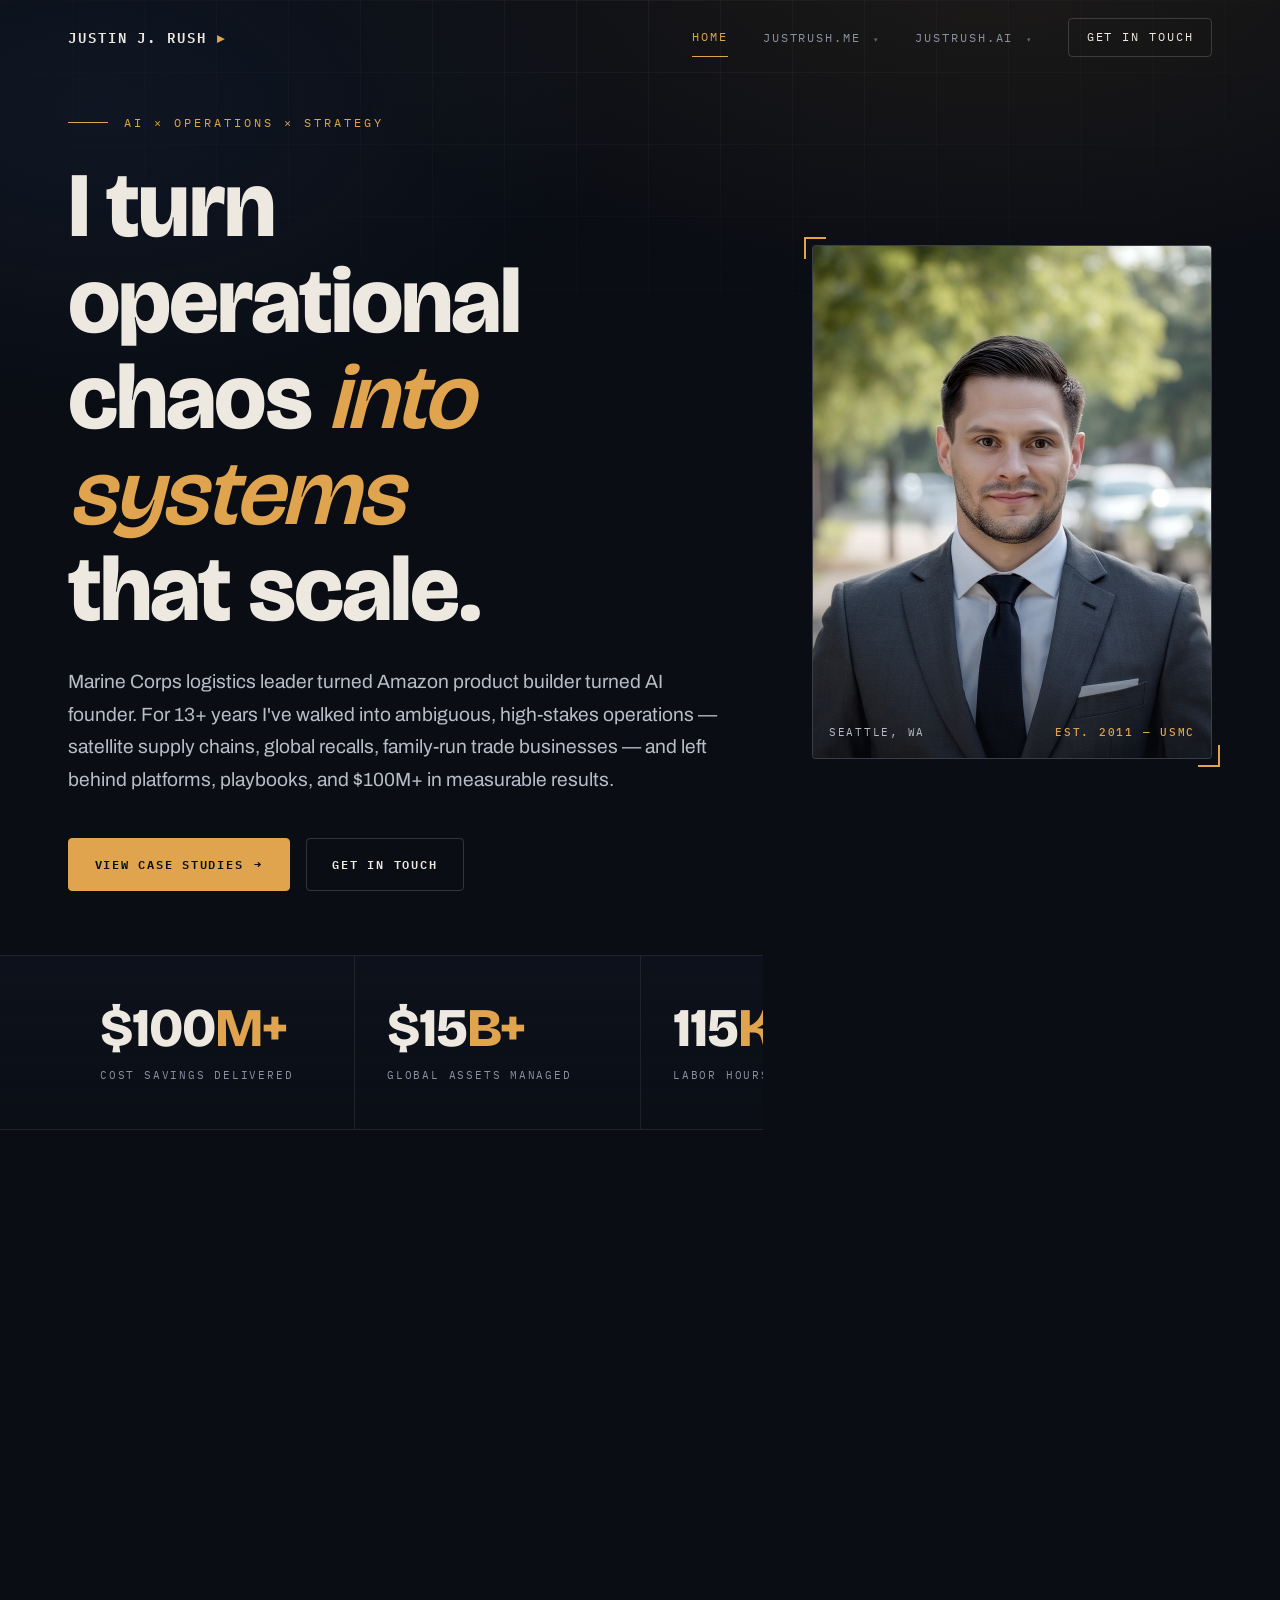
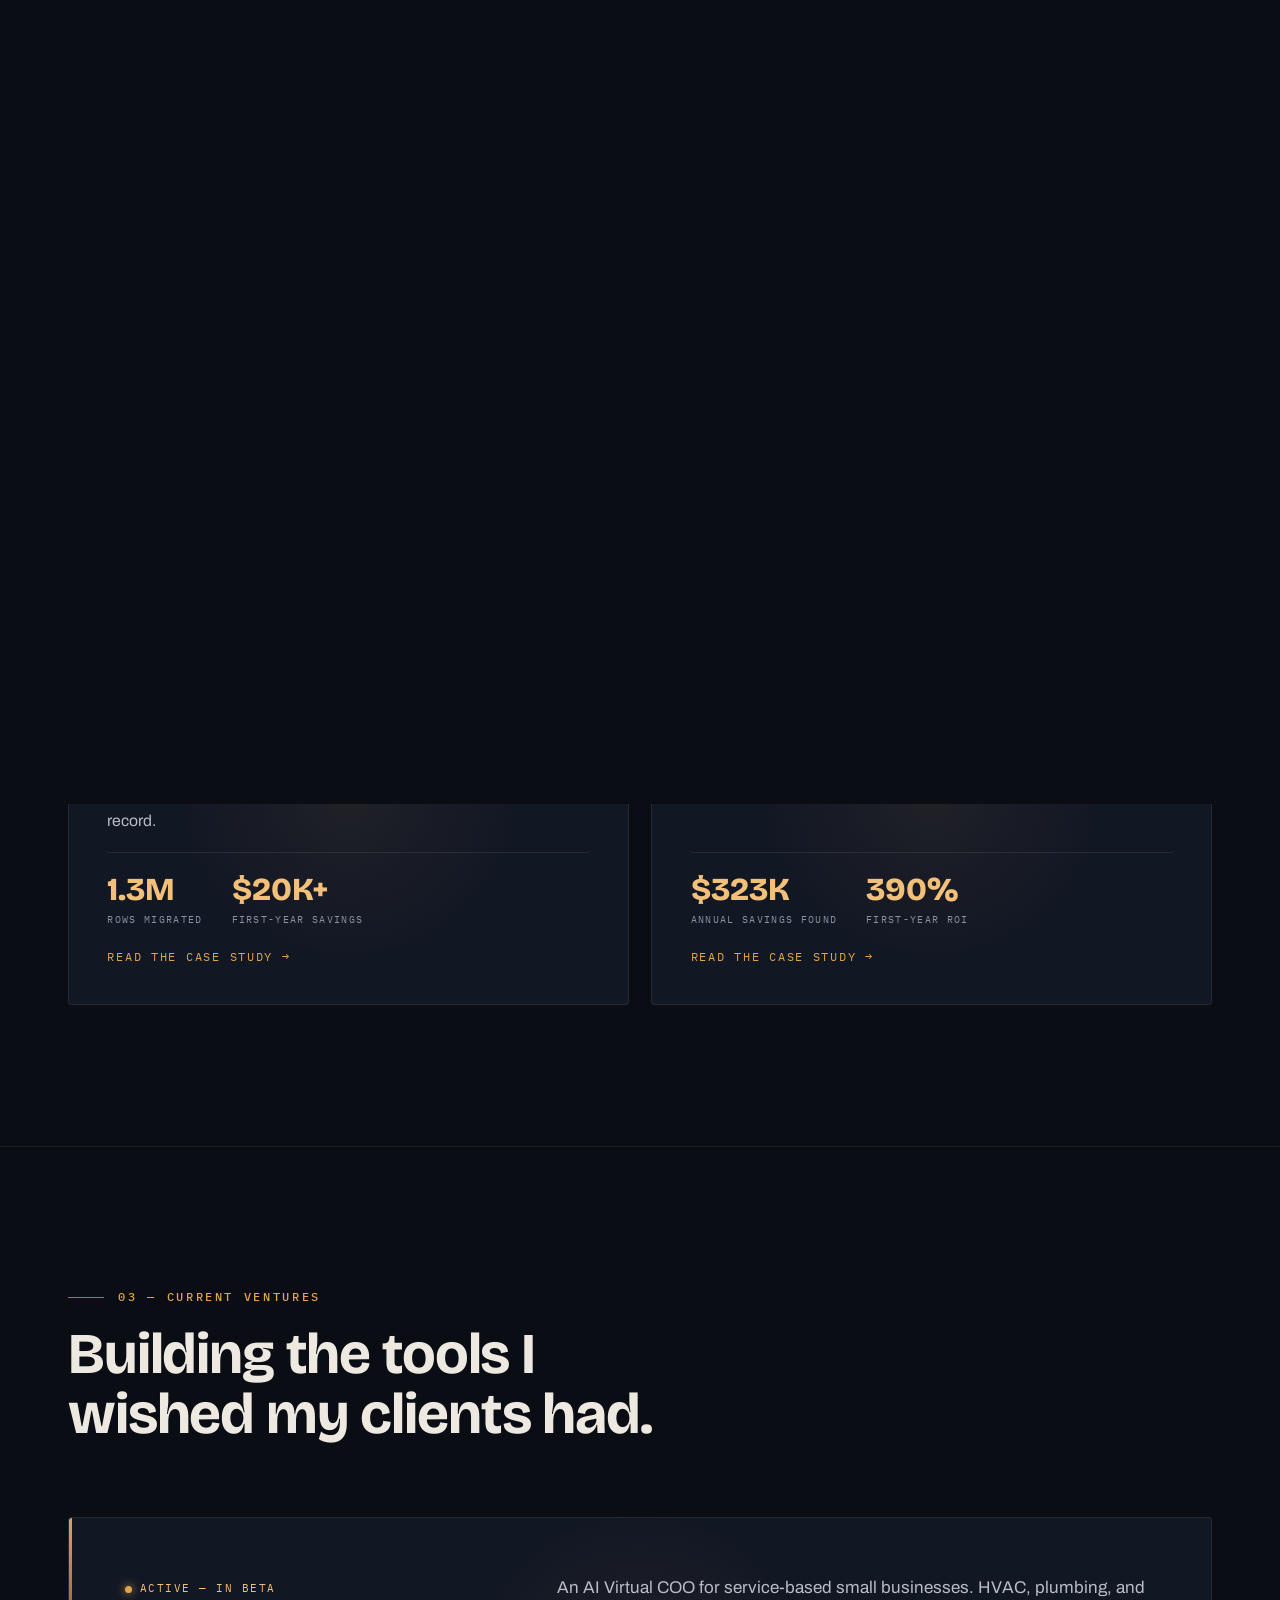
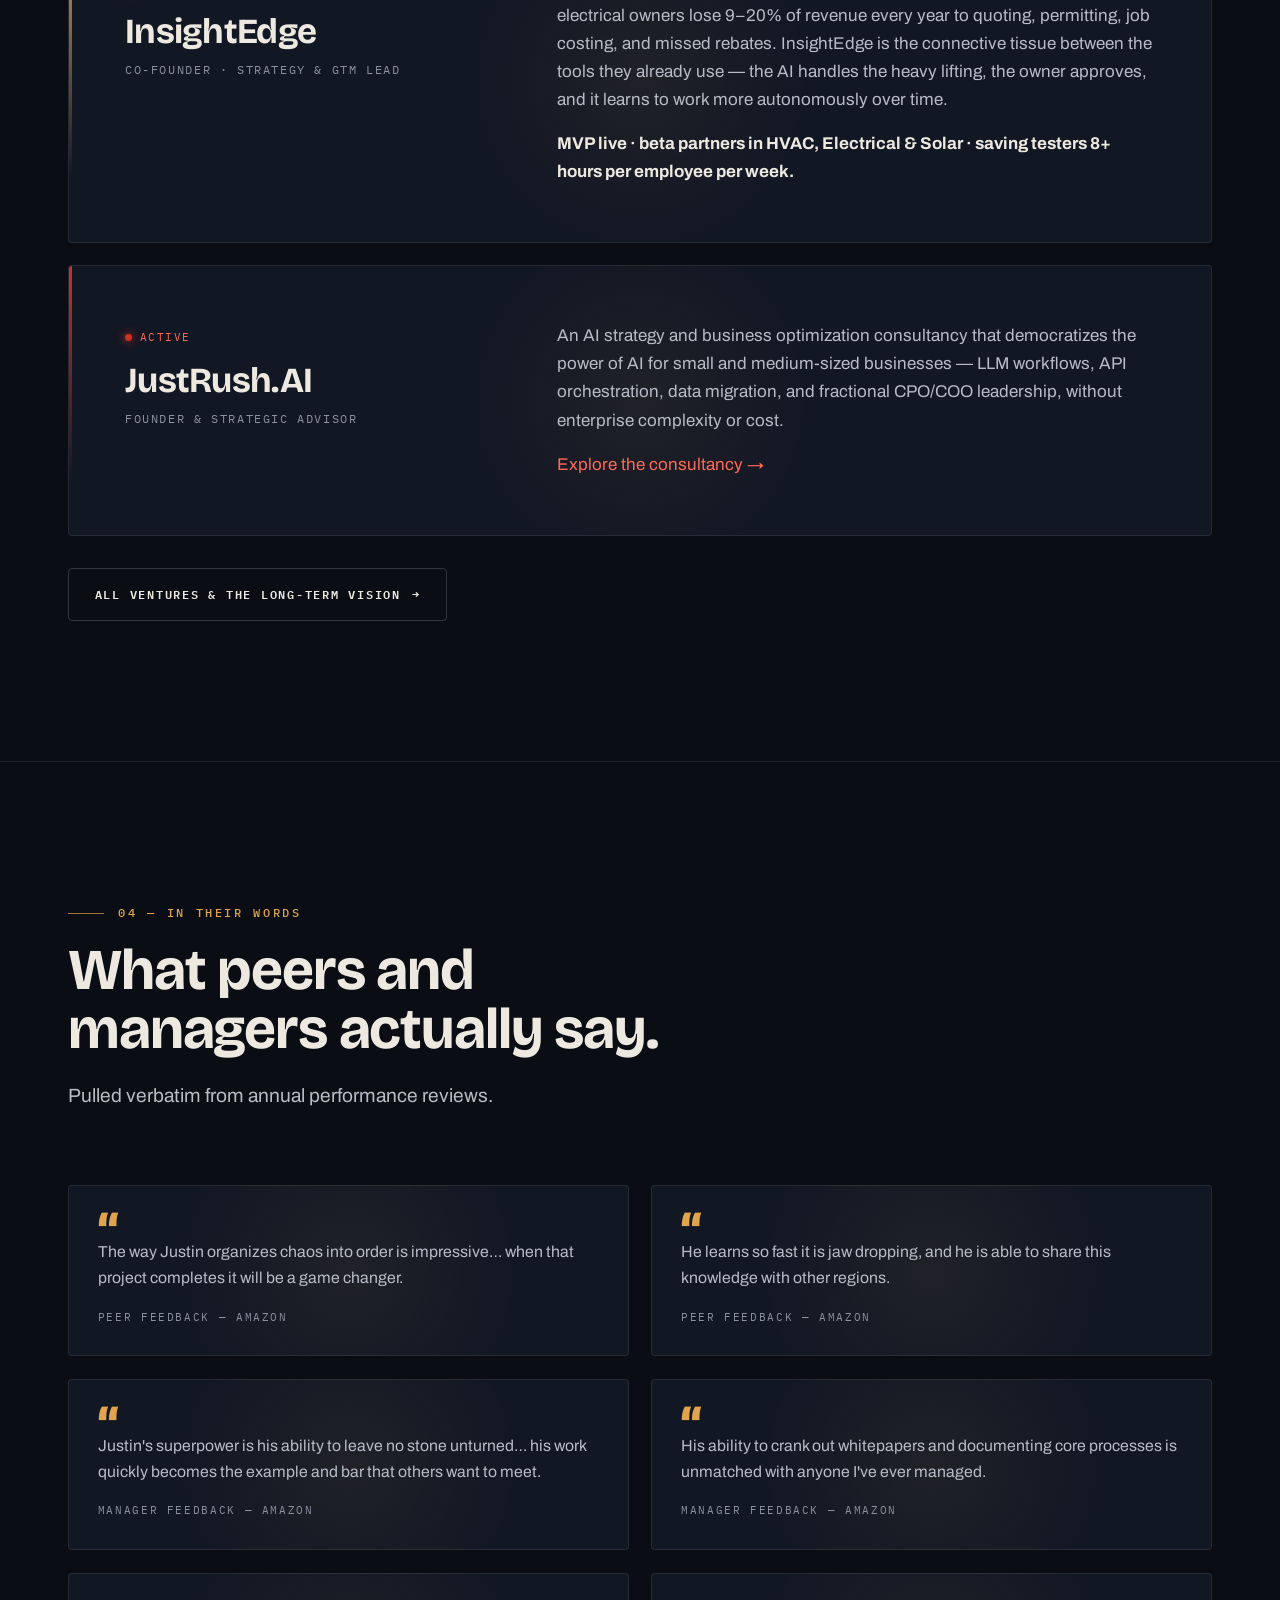
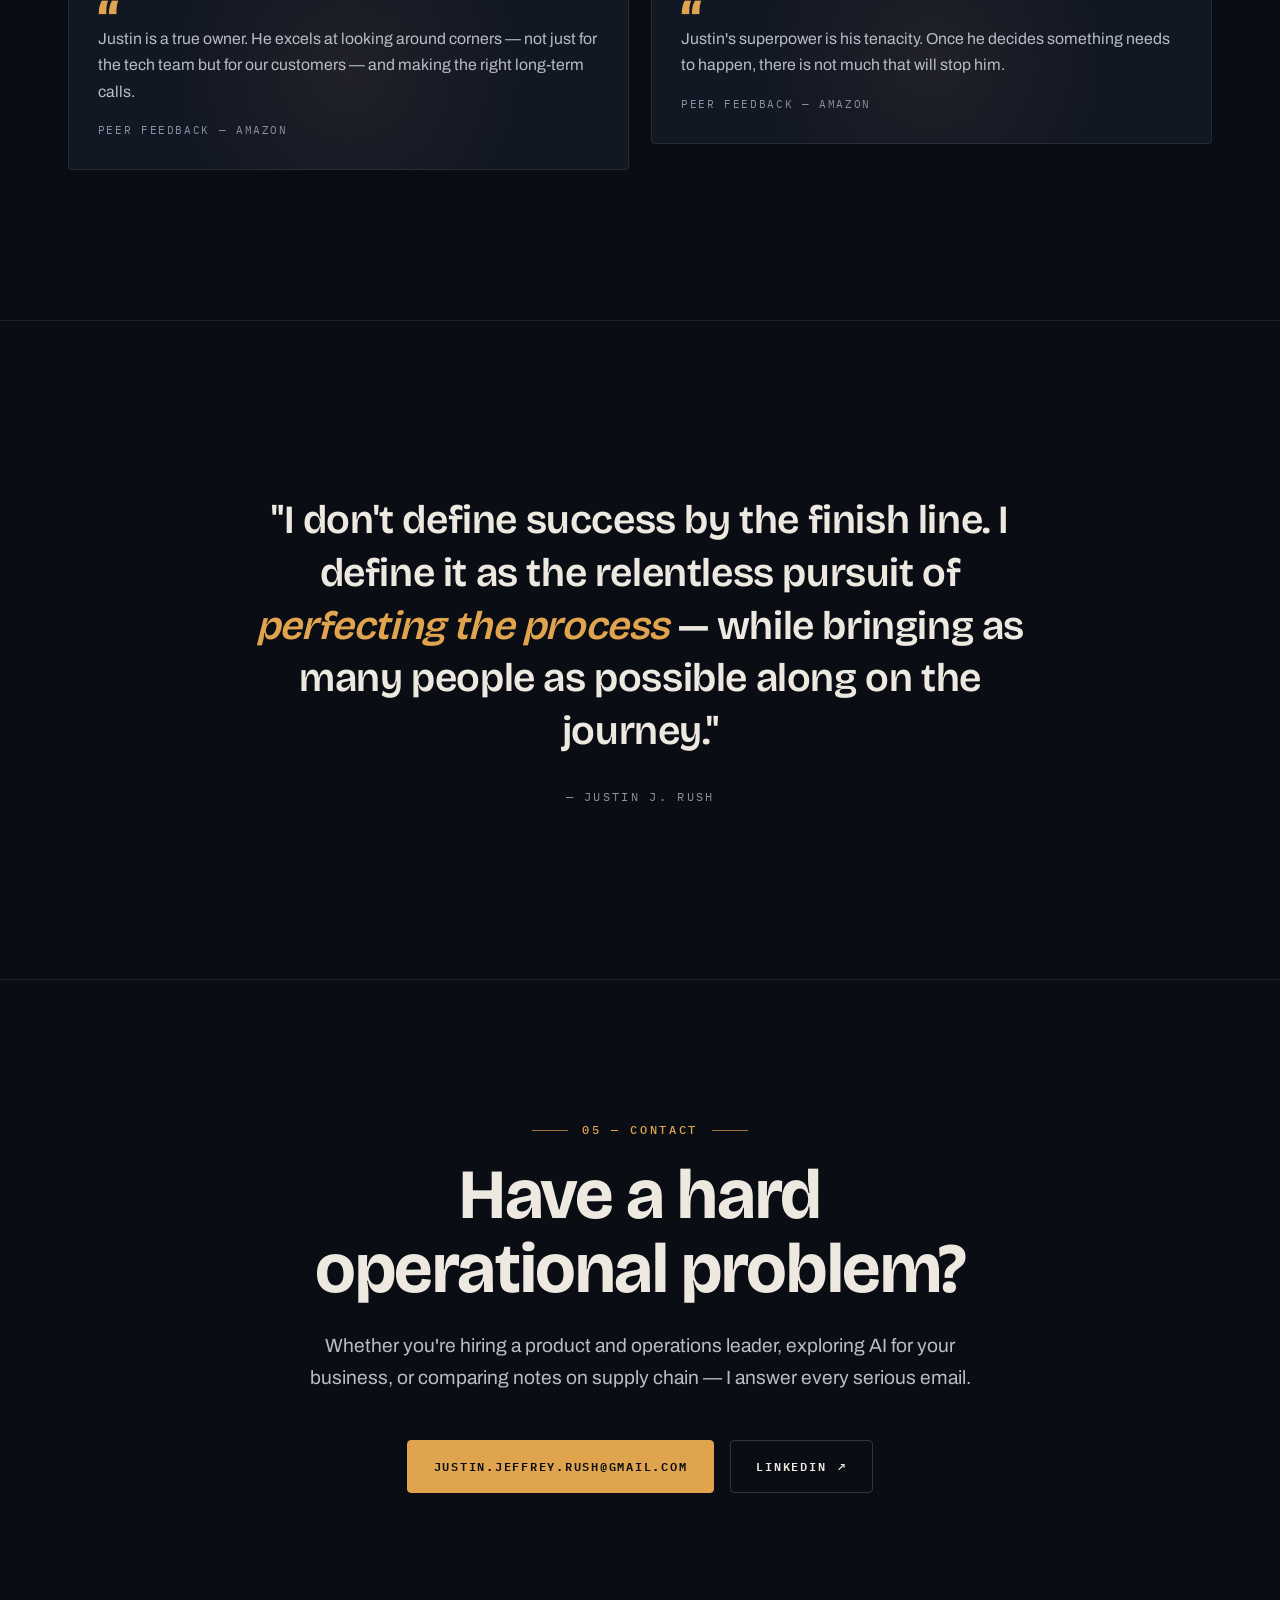
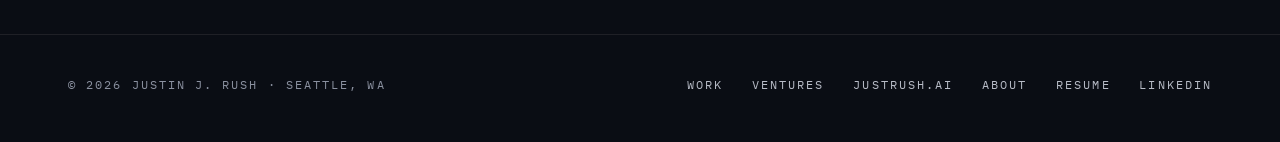
==== index.html @ 503b6681 "Personal website: JustRush.Me + JustRush.AI Static site — home, about, case studies, ventures, resum" ====
<!DOCTYPE html>
<html lang="en">
<head>
  <meta charset="UTF-8" />
  <meta name="viewport" content="width=device-width, initial-scale=1.0" />
  <title>Justin J. Rush — Product &amp; Operations Executive · AI Founder</title>
  <meta name="description" content="Strategic product leader with 13+ years driving digital transformation — from $15B in Marine Corps logistics to Amazon's Project Kuiper to founding AI-first ventures. $100M+ in delivered cost savings." />
  <meta property="og:title" content="Justin J. Rush — Product & Operations Executive · AI Founder" />
  <meta property="og:description" content="Marine Corps logistics → Amazon supply chain tech → AI founder. 13+ years, $100M+ in delivered savings." />
  <meta property="og:type" content="website" />
  <link rel="preconnect" href="https://fonts.googleapis.com" />
  <link rel="preconnect" href="https://fonts.gstatic.com" crossorigin />
  <link href="https://fonts.googleapis.com/css2?family=Bricolage+Grotesque:opsz,wght@12..96,400;12..96,600;12..96,700;12..96,800&family=Archivo:wght@400;500;600&family=IBM+Plex+Mono:wght@400;500;600&display=swap" rel="stylesheet" />
  <link rel="stylesheet" href="css/style.css" />
  <link rel="icon" href="data:image/svg+xml,<svg xmlns='http://www.w3.org/2000/svg' viewBox='0 0 100 100'><text y='0.9em' font-size='90' fill='%23e0a44e'>▸</text></svg>" />
</head>
<body>

  <header class="nav">
    <div class="nav-inner">
      <a class="brand" href="index.html">JUSTIN J. RUSH<span class="tick"> ▸</span></a>
      <button class="nav-toggle" aria-expanded="false" aria-controls="nav-links">Menu</button>
      <nav class="nav-links" id="nav-links">
        <a href="index.html" class="active">Home</a>
        <div class="nav-item me">
          <a href="about.html">JustRush.Me <span class="caret">▾</span></a>
          <div class="nav-drop">
            <a href="about.html">About</a>
            <a href="work.html">Case Studies</a>
            <a href="ventures.html">Ventures</a>
            <a href="resume.html">Resume</a>
          </div>
        </div>
        <div class="nav-item ai">
          <a href="justrush-ai.html">JustRush.AI <span class="caret">▾</span></a>
          <div class="nav-drop">
            <a href="justrush-ai.html">Overview</a>
            <a href="justrush-results.html">Client Results</a>
          </div>
        </div>
        <a href="mailto:justin.jeffrey.rush@gmail.com" class="nav-cta">Get in touch</a>
      </nav>
    </div>
  </header>

  <main>
    <!-- ============ HERO ============ -->
    <section class="hero">
      <div class="wrap hero-grid">
        <div>
          <p class="kicker">AI × Operations × Strategy</p>
          <h1>I turn operational chaos <span class="accent">into systems</span> that scale.</h1>
          <p class="lede">Marine Corps logistics leader turned Amazon product builder turned AI founder. For 13+ years I've walked into ambiguous, high-stakes operations — satellite supply chains, global recalls, family-run trade businesses — and left behind platforms, playbooks, and $100M+ in measurable results.</p>
          <div class="btn-row">
            <a class="btn" href="work.html">View case studies <span class="arrow">→</span></a>
            <a class="btn ghost" href="mailto:justin.jeffrey.rush@gmail.com">Get in touch</a>
          </div>
        </div>
        <div class="hero-portrait">
          <span class="corner tl"></span>
          <span class="corner br"></span>
          <div class="frame">
            <img src="assets/headshot.png" alt="Justin J. Rush" width="512" height="512" />
            <div class="tag"><span>Seattle, WA</span><b>EST. 2011 — USMC</b></div>
          </div>
        </div>
      </div>
    </section>

    <!-- ============ STAT BAND ============ -->
    <section class="stat-band" aria-label="Career impact statistics">
      <div class="wrap stat-grid">
        <div class="stat">
          <div class="num">$<span data-count="100">0</span><span class="unit">M+</span></div>
          <div class="label">Cost savings delivered</div>
        </div>
        <div class="stat">
          <div class="num">$<span data-count="15">0</span><span class="unit">B+</span></div>
          <div class="label">Global assets managed</div>
        </div>
        <div class="stat">
          <div class="num"><span data-count="115">0</span><span class="unit">K</span></div>
          <div class="label">Labor hours automated</div>
        </div>
        <div class="stat">
          <div class="num"><span data-count="13">0</span><span class="unit">+</span></div>
          <div class="label">Global markets launched</div>
        </div>
      </div>
    </section>

    <!-- ============ THREE CHAPTERS ============ -->
    <section>
      <div class="wrap">
        <div class="section-head reveal">
          <p class="eyebrow">01 — The Arc</p>
          <h2>Three chapters, one operating system.</h2>
          <p class="lede">Different uniforms, same job: find the constraint, build the mechanism, hand the keys to the team.</p>
        </div>
        <div class="chapters">
          <article class="chapter reveal">
            <span class="index">CH.01<br>2011–17</span>
            <div>
              <h3>The Crucible</h3>
              <p class="org">United States Marine Corps</p>
            </div>
            <div>
              <p>Directed end-to-end military logistics across Asia-Pacific and CONUS — $15B+ in global assets, $12M annual budgets, and humanitarian operations including the Typhoon Haiyan response (160,000+ tons of critical supplies, 100% accuracy). Scaled RFID/IoT tracking across three theaters and trained 400+ Marines.</p>
              <div class="chips"><span class="chip">Global Logistics</span><span class="chip">Crisis Ops</span><span class="chip">2× NAM</span><span class="chip">Humanitarian Service Medal</span></div>
            </div>
          </article>
          <article class="chapter reveal">
            <span class="index">CH.02<br>2017–24</span>
            <div>
              <h3>The Builder</h3>
              <p class="org">Amazon · Project Kuiper · Morpheus.Network</p>
            </div>
            <div>
              <p>Six years at Amazon building supply-chain technology: a global recall platform serving 13 markets and 5,000+ users, automation that eliminated 115,000 labor hours, and Project Kuiper's end-to-end satellite supply-chain platform — shipped in 7 weeks. Then CPO at Morpheus.Network, expanding ARR by $20M in 7 months.</p>
              <div class="chips"><span class="chip">Product Management</span><span class="chip">Data Architecture</span><span class="chip">Satellite Supply Chain</span><span class="chip">SaaS CPO</span></div>
            </div>
          </article>
          <article class="chapter reveal">
            <span class="index">CH.03<br>2024–NOW</span>
            <div>
              <h3>The Founder</h3>
              <p class="org">JustRush.AI · InsightEdge · Green City</p>
            </div>
            <div>
              <p>Now applying enterprise-grade AI and automation to the businesses that need it most: founding JustRush.AI, building InsightEdge — an AI Virtual COO for service SMBs — and serving as co-owner and strategic advisor at Green City Heating &amp; A/C, where a full CRM migration returned $20K+ in first-year savings.</p>
              <div class="chips"><span class="chip">AI Automation</span><span class="chip">SMB Transformation</span><span class="chip">Venture Building</span></div>
            </div>
          </article>
        </div>
      </div>
    </section>

    <!-- ============ FEATURED WORK ============ -->
    <section class="hairline">
      <div class="wrap">
        <div class="section-head reveal">
          <p class="eyebrow">02 — Selected Work</p>
          <h2>Proof, not promises.</h2>
          <p class="lede">Five engagements — from a $10B satellite program to a family HVAC company — each with the same shape: ambiguity in, measurable results out.</p>
        </div>
        <div class="case-grid">
          <a class="case-card featured reveal" href="work.html#etes">
            <div class="meta"><span class="ctx">Amazon · Project Kuiper</span><span>2021–2023</span></div>
            <h3>A satellite supply-chain platform, live in 7 weeks</h3>
            <p>Kuiper's ERP was 12–18 months away and prototype launches couldn't wait. I designed and shipped ETES — a full-stack demand, supply, and BOM platform — as a first-time full-stack developer, on a deadline most teams quoted in quarters.</p>
            <div class="kpis">
              <div class="kpi"><div class="v">7 wks</div><div class="k">Concept to launch</div></div>
              <div class="kpi"><div class="v">85%</div><div class="k">BOM reconciliation cut</div></div>
              <div class="kpi"><div class="v">300%</div><div class="k">Span-of-control gain</div></div>
              <div class="kpi"><div class="v">550+</div><div class="k">Stakeholders served</div></div>
            </div>
            <span class="more">Read the case study →</span>
          </a>
          <a class="case-card reveal" href="work.html#arnold">
            <div class="meta"><span class="ctx">Amazon · Global Recalls</span><span>2017–2019</span></div>
            <h3>The analytics suite that unstranded $107M</h3>
            <p>1.1M products a year were being suppressed and stranded in fulfillment centers. I built the cost model, lookup tools, and heat maps that turned an invisible problem into a funded, global program.</p>
            <div class="kpis">
              <div class="kpi"><div class="v">~$107M</div><div class="k">3-yr savings</div></div>
              <div class="kpi"><div class="v">78→9</div><div class="k">Days to disposition</div></div>
            </div>
            <span class="more">Read the case study →</span>
          </a>
          <a class="case-card reveal" data-delay="1" href="work.html#schedulebot">
            <div class="meta"><span class="ctx">Amazon · HMR Logistics</span><span>2019–2021</span></div>
            <h3>ScheduleBot &amp; the TMS blueprint</h3>
            <p>Facing 400% scheduling growth with zero new headcount, I automated appointment booking with SQL, VBA, and Selenium — then wrote the transportation-management requirements that won long-term funding.</p>
            <div class="kpis">
              <div class="kpi"><div class="v">97%</div><div class="k">Fewer errors</div></div>
              <div class="kpi"><div class="v">915 hrs</div><div class="k">Labor saved</div></div>
            </div>
            <span class="more">Read the case study →</span>
          </a>
          <a class="case-card reveal" href="work.html#greencity">
            <div class="meta"><span class="ctx">Green City Heating &amp; A/C</span><span>2024</span></div>
            <h3>The migration two vendors called impossible</h3>
            <p>After a failed $50K ServiceTitan attempt, I personally reconciled 67 tables and 1.3M rows of undocumented CRM data and moved a live HVAC business onto Housecall Pro — without losing a single job record.</p>
            <div class="kpis">
              <div class="kpi"><div class="v">1.3M</div><div class="k">Rows migrated</div></div>
              <div class="kpi"><div class="v">$20K+</div><div class="k">First-year savings</div></div>
            </div>
            <span class="more">Read the case study →</span>
          </a>
          <a class="case-card reveal" data-delay="1" href="work.html#access">
            <div class="meta"><span class="ctx">Access Electric · Consulting</span><span>2023</span></div>
            <h3>A $323K/yr roadmap from a 3-day audit</h3>
            <p>A focused operational assessment of a mid-market electrical distributor — warehouse to accounts receivable — producing a costed automation roadmap with 390% first-year ROI.</p>
            <div class="kpis">
              <div class="kpi"><div class="v">$323K</div><div class="k">Annual savings found</div></div>
              <div class="kpi"><div class="v">390%</div><div class="k">First-year ROI</div></div>
            </div>
            <span class="more">Read the case study →</span>
          </a>
        </div>
      </div>
    </section>

    <!-- ============ VENTURES TEASER ============ -->
    <section class="hairline">
      <div class="wrap">
        <div class="section-head reveal">
          <p class="eyebrow">03 — Current Ventures</p>
          <h2>Building the tools I wished my clients had.</h2>
        </div>
        <div class="venture reveal">
          <div>
            <p class="status">Active — In Beta</p>
            <h3>InsightEdge</h3>
            <p class="role">Co-founder · Strategy &amp; GTM Lead</p>
          </div>
          <div class="body">
            <p>An AI Virtual COO for service-based small businesses. HVAC, plumbing, and electrical owners lose 9–20% of revenue every year to quoting, permitting, job costing, and missed rebates. InsightEdge is the connective tissue between the tools they already use — the AI handles the heavy lifting, the owner approves, and it learns to work more autonomously over time.</p>
            <p><strong style="color:var(--text)">MVP live · beta partners in HVAC, Electrical &amp; Solar · saving testers 8+ hours per employee per week.</strong></p>
          </div>
        </div>
        <div class="venture rush reveal">
          <div>
            <p class="status">Active</p>
            <h3>JustRush.AI</h3>
            <p class="role">Founder &amp; Strategic Advisor</p>
          </div>
          <div class="body">
            <p>An AI strategy and business optimization consultancy that democratizes the power of AI for small and medium-sized businesses — LLM workflows, API orchestration, data migration, and fractional CPO/COO leadership, without enterprise complexity or cost.</p>
            <p><a href="justrush-ai.html" style="color:var(--rush-red-bright)">Explore the consultancy →</a></p>
          </div>
        </div>
        <div class="btn-row reveal" style="margin-top:2rem">
          <a class="btn ghost" href="ventures.html">All ventures &amp; the long-term vision <span class="arrow">→</span></a>
        </div>
      </div>
    </section>

    <!-- ============ TESTIMONIALS ============ -->
    <section class="hairline">
      <div class="wrap">
        <div class="section-head reveal">
          <p class="eyebrow">04 — In Their Words</p>
          <h2>What peers and managers actually say.</h2>
          <p class="lede">Pulled verbatim from annual performance reviews.</p>
        </div>
        <div class="quote-grid">
          <figure class="quote-card reveal">
            <p>The way Justin organizes chaos into order is impressive… when that project completes it will be a game changer.</p>
            <cite>Peer feedback — Amazon</cite>
          </figure>
          <figure class="quote-card reveal" data-delay="1">
            <p>Justin's superpower is his ability to leave no stone unturned… his work quickly becomes the example and bar that others want to meet.</p>
            <cite>Manager feedback — Amazon</cite>
          </figure>
          <figure class="quote-card reveal">
            <p>Justin is a true owner. He excels at looking around corners — not just for the tech team but for our customers — and making the right long-term calls.</p>
            <cite>Peer feedback — Amazon</cite>
          </figure>
          <figure class="quote-card reveal" data-delay="1">
            <p>He learns so fast it is jaw dropping, and he is able to share this knowledge with other regions.</p>
            <cite>Peer feedback — Amazon</cite>
          </figure>
          <figure class="quote-card reveal">
            <p>His ability to crank out whitepapers and documenting core processes is unmatched with anyone I've ever managed.</p>
            <cite>Manager feedback — Amazon</cite>
          </figure>
          <figure class="quote-card reveal" data-delay="1">
            <p>Justin's superpower is his tenacity. Once he decides something needs to happen, there is not much that will stop him.</p>
            <cite>Peer feedback — Amazon</cite>
          </figure>
        </div>
      </div>
    </section>

    <!-- ============ SUCCESS QUOTE ============ -->
    <section class="hairline">
      <div class="wrap pullquote reveal">
        <blockquote>"I don't define success by the finish line. I define it as the relentless pursuit of <em>perfecting the process</em> — while bringing as many people as possible along on the journey."</blockquote>
        <cite>— Justin J. Rush</cite>
      </div>
    </section>

    <!-- ============ CONTACT ============ -->
    <section class="hairline contact-cta" id="contact">
      <div class="wrap reveal">
        <p class="eyebrow">05 — Contact</p>
        <h2>Have a hard operational problem?</h2>
        <p class="lede">Whether you're hiring a product and operations leader, exploring AI for your business, or comparing notes on supply chain — I answer every serious email.</p>
        <div class="btn-row">
          <a class="btn" href="mailto:justin.jeffrey.rush@gmail.com">justin.jeffrey.rush@gmail.com</a>
          <a class="btn ghost" href="https://www.linkedin.com/in/justin-rush-j" target="_blank" rel="noopener">LinkedIn <span class="arrow">↗</span></a>
        </div>
      </div>
    </section>
  </main>

  <footer>
    <div class="wrap footer-inner">
      <span class="mono-label">© 2026 Justin J. Rush · Seattle, WA</span>
      <div class="footer-links mono-label">
        <a href="work.html">Work</a>
        <a href="ventures.html">Ventures</a>
        <a href="justrush-ai.html">JustRush.AI</a>
        <a href="about.html">About</a>
        <a href="resume.html">Resume</a>
        <a href="https://www.linkedin.com/in/justin-rush-j" target="_blank" rel="noopener">LinkedIn</a>
      </div>
    </div>
  </footer>

  <script src="js/main.js"></script>
</body>
</html>
---- css/style.css ----
/* ============================================================
   JUSTIN J. RUSH — Personal Site
   Design system: "Operational Command" — deep ink, brass accent,
   editorial grotesque display + mono instrumentation labels
   ============================================================ */

:root {
  /* Palette */
  --ink: #0a0d14;
  --ink-2: #0d1119;
  --surface: #121724;
  --surface-2: #171d2d;
  --line: rgba(235, 231, 222, 0.09);
  --line-strong: rgba(235, 231, 222, 0.18);
  --text: #ede9e0;
  --text-dim: #b8bcc7;
  --muted: #8b91a0;
  --brass: #e0a44e;
  --brass-bright: #f2c078;
  --brass-dim: rgba(224, 164, 78, 0.14);
  --crimson: #b3403c;

  /* Type */
  --font-display: "Bricolage Grotesque", "Archivo", sans-serif;
  --font-body: "Archivo", "Helvetica Neue", sans-serif;
  --font-mono: "IBM Plex Mono", "SF Mono", monospace;

  /* Rhythm */
  --space-section: clamp(5rem, 11vw, 9.5rem);
  --gutter: clamp(1.25rem, 4vw, 3rem);
  --radius: 4px;
  --maxw: 1240px;

  --ease-out: cubic-bezier(0.22, 1, 0.36, 1);
}

/* ---------- Reset ---------- */
*, *::before, *::after { box-sizing: border-box; margin: 0; padding: 0; }
html { scroll-behavior: smooth; }
[id] { scroll-margin-top: 90px; }
body {
  background: var(--ink);
  color: var(--text);
  font-family: var(--font-body);
  font-size: 1.0625rem;
  line-height: 1.65;
  -webkit-font-smoothing: antialiased;
  overflow-x: hidden;
}
img { max-width: 100%; display: block; }
a { color: inherit; text-decoration: none; }
ul { list-style: none; }
::selection { background: var(--brass); color: var(--ink); }

/* Global atmosphere: blueprint grid + top glow */
body::before {
  content: "";
  position: fixed;
  inset: 0;
  z-index: -2;
  background-image:
    linear-gradient(var(--line) 1px, transparent 1px),
    linear-gradient(90deg, var(--line) 1px, transparent 1px);
  background-size: 72px 72px;
  mask-image: radial-gradient(ellipse 90% 60% at 50% 0%, black 0%, transparent 75%);
  -webkit-mask-image: radial-gradient(ellipse 90% 60% at 50% 0%, black 0%, transparent 75%);
  opacity: 0.55;
}
body::after {
  content: "";
  position: fixed;
  inset: 0;
  z-index: -1;
  pointer-events: none;
  background:
    radial-gradient(ellipse 55% 40% at 78% -5%, rgba(224, 164, 78, 0.09), transparent),
    radial-gradient(ellipse 40% 35% at 8% 12%, rgba(46, 74, 117, 0.16), transparent);
}

.wrap {
  max-width: var(--maxw);
  margin: 0 auto;
  padding-inline: var(--gutter);
}

/* ---------- Typography helpers ---------- */
.eyebrow {
  font-family: var(--font-mono);
  font-size: 0.75rem;
  font-weight: 500;
  letter-spacing: 0.22em;
  text-transform: uppercase;
  color: var(--brass);
  display: flex;
  align-items: center;
  gap: 0.9rem;
}
.eyebrow::before {
  content: "";
  width: 2.25rem;
  height: 1px;
  background: var(--brass);
  opacity: 0.7;
}

h1, h2, h3, .display {
  font-family: var(--font-display);
  font-weight: 700;
  line-height: 1.04;
  letter-spacing: -0.02em;
  text-wrap: balance;
}

.section-head { margin-bottom: clamp(2.5rem, 6vw, 4.5rem); }
.section-head h2 {
  font-size: clamp(2.1rem, 5vw, 3.6rem);
  margin-top: 1.1rem;
  max-width: 18ch;
}
.section-head .lede { margin-top: 1.25rem; }

.lede {
  color: var(--text-dim);
  font-size: clamp(1.05rem, 1.5vw, 1.2rem);
  line-height: 1.7;
  max-width: 62ch;
}

.mono-label {
  font-family: var(--font-mono);
  font-size: 0.72rem;
  letter-spacing: 0.18em;
  text-transform: uppercase;
  color: var(--muted);
}

section { padding-block: var(--space-section); position: relative; }
.hairline { border-top: 1px solid var(--line); }

/* ---------- Nav ---------- */
.nav {
  position: fixed;
  top: 0; left: 0; right: 0;
  z-index: 100;
  border-bottom: 1px solid transparent;
  transition: background 0.35s, border-color 0.35s;
}
.nav.scrolled {
  background: rgba(10, 13, 20, 0.82);
  backdrop-filter: blur(14px);
  -webkit-backdrop-filter: blur(14px);
  border-bottom-color: var(--line);
}
.nav-inner {
  max-width: var(--maxw);
  margin: 0 auto;
  padding: 1.1rem var(--gutter);
  display: flex;
  align-items: center;
  justify-content: space-between;
  gap: 2rem;
}
.brand {
  font-family: var(--font-mono);
  font-size: 0.85rem;
  letter-spacing: 0.14em;
  font-weight: 600;
  color: var(--text);
  white-space: nowrap;
}
.brand .tick { color: var(--brass); }
.nav-links {
  display: flex;
  gap: 2.2rem;
  align-items: center;
}
.nav-links a {
  font-family: var(--font-mono);
  font-size: 0.74rem;
  letter-spacing: 0.16em;
  text-transform: uppercase;
  color: var(--muted);
  transition: color 0.2s;
  position: relative;
  padding-block: 0.3rem;
}
.nav-links a:hover { color: var(--text); }
.nav-links a.active { color: var(--brass); }
.nav-links a.active::after {
  content: "";
  position: absolute;
  left: 0; right: 0; bottom: -0.35rem;
  height: 1px;
  background: var(--brass);
}
.nav-cta {
  border: 1px solid var(--line-strong) !important;
  padding: 0.55rem 1.1rem !important;
  border-radius: var(--radius);
  color: var(--text) !important;
  transition: border-color 0.2s, background 0.2s;
}
.nav-cta:hover { border-color: var(--brass) !important; background: var(--brass-dim); }

/* Nav dropdown */
.nav-item { position: relative; }
.nav-item > a .caret {
  font-size: 0.62em;
  opacity: 0.65;
  margin-left: 0.3rem;
  display: inline-block;
  transition: transform 0.25s var(--ease-out);
}
.nav-item:hover > a .caret, .nav-item:focus-within > a .caret { transform: rotate(180deg); }
.nav-drop {
  position: absolute;
  top: calc(100% + 0.55rem);
  left: 50%;
  transform: translateX(-50%) translateY(6px);
  min-width: 190px;
  display: grid;
  gap: 2px;
  padding: 0.45rem;
  background: var(--ink-2);
  border: 1px solid var(--line-strong);
  border-radius: var(--radius);
  box-shadow: 0 18px 40px rgba(0, 0, 0, 0.45);
  opacity: 0;
  visibility: hidden;
  transition: opacity 0.25s, transform 0.25s var(--ease-out), visibility 0.25s;
  z-index: 110;
}
.nav-drop::before {
  content: "";
  position: absolute;
  top: -0.7rem; left: 0; right: 0;
  height: 0.7rem;
}
.nav-item:hover .nav-drop, .nav-item:focus-within .nav-drop {
  opacity: 1;
  visibility: visible;
  transform: translateX(-50%) translateY(0);
}
.nav-drop a {
  display: block;
  padding: 0.6rem 0.85rem !important;
  border-radius: 3px;
}
.nav-drop a:hover, .nav-drop a.active {
  background: var(--brass-dim);
  color: var(--brass-bright);
}
.nav-drop a.active::after { display: none; }

.nav-toggle {
  display: none;
  background: none;
  border: 1px solid var(--line-strong);
  border-radius: var(--radius);
  color: var(--text);
  font-family: var(--font-mono);
  font-size: 0.7rem;
  letter-spacing: 0.14em;
  text-transform: uppercase;
  padding: 0.5rem 0.9rem;
  cursor: pointer;
}

/* ---------- Buttons ---------- */
.btn-row { display: flex; flex-wrap: wrap; gap: 1rem; }
.btn {
  display: inline-flex;
  align-items: center;
  gap: 0.7rem;
  font-family: var(--font-mono);
  font-size: 0.78rem;
  font-weight: 600;
  letter-spacing: 0.14em;
  text-transform: uppercase;
  padding: 0.95rem 1.6rem;
  border-radius: var(--radius);
  border: 1px solid var(--brass);
  color: var(--ink);
  background: var(--brass);
  transition: background 0.2s, color 0.2s, transform 0.2s var(--ease-out);
  cursor: pointer;
}
.btn:hover { background: var(--brass-bright); border-color: var(--brass-bright); transform: translateY(-2px); }
.btn.ghost {
  background: transparent;
  color: var(--text);
  border-color: var(--line-strong);
}
.btn.ghost:hover { border-color: var(--brass); color: var(--brass-bright); background: var(--brass-dim); }
.btn .arrow { transition: transform 0.25s var(--ease-out); }
.btn:hover .arrow { transform: translateX(4px); }

/* ---------- Hero ---------- */
.hero {
  min-height: 100svh;
  display: flex;
  align-items: center;
  padding-top: 7rem;
  padding-bottom: 4rem;
}
.hero-grid {
  display: grid;
  grid-template-columns: minmax(0, 1.35fr) minmax(0, 0.85fr);
  gap: clamp(2.5rem, 6vw, 5.5rem);
  align-items: center;
}
.hero .kicker {
  font-family: var(--font-mono);
  font-size: 0.78rem;
  letter-spacing: 0.24em;
  text-transform: uppercase;
  color: var(--brass);
  margin-bottom: 1.6rem;
  display: flex;
  align-items: center;
  gap: 1rem;
}
.hero .kicker::before { content: ""; width: 2.5rem; height: 1px; background: var(--brass); }
.hero h1 {
  font-size: clamp(2.9rem, 7.2vw, 5.8rem);
  font-weight: 800;
}
.hero h1 .accent {
  color: var(--brass);
  font-style: italic;
  font-weight: 600;
}
.hero .lede { margin-top: 1.8rem; }
.hero .btn-row { margin-top: 2.6rem; }

.hero-portrait {
  position: relative;
  justify-self: end;
  width: min(100%, 400px);
}
.hero-portrait .frame {
  position: relative;
  border: 1px solid var(--line-strong);
  border-radius: var(--radius);
  overflow: hidden;
  background: var(--surface);
}
.hero-portrait img {
  width: 100%;
  aspect-ratio: 0.86;
  object-fit: cover;
  filter: grayscale(28%) contrast(1.04);
}
.hero-portrait .frame::after {
  content: "";
  position: absolute;
  inset: 0;
  background: linear-gradient(180deg, transparent 55%, rgba(10, 13, 20, 0.55));
  pointer-events: none;
}
.hero-portrait .corner {
  position: absolute;
  width: 22px; height: 22px;
  border: 2px solid var(--brass);
  z-index: 2;
}
.corner.tl { top: -8px; left: -8px; border-right: 0; border-bottom: 0; }
.corner.br { bottom: -8px; right: -8px; border-left: 0; border-top: 0; }
.hero-portrait .tag {
  position: absolute;
  bottom: 1rem; left: 1rem; right: 1rem;
  z-index: 2;
  font-family: var(--font-mono);
  font-size: 0.68rem;
  letter-spacing: 0.16em;
  text-transform: uppercase;
  color: var(--text-dim);
  display: flex;
  justify-content: space-between;
}
.hero-portrait .tag b { color: var(--brass); font-weight: 500; }

/* ---------- Stat band ---------- */
.stat-band {
  border-block: 1px solid var(--line);
  background: linear-gradient(180deg, rgba(18, 23, 36, 0.5), rgba(18, 23, 36, 0.15));
  padding-block: 0;
}
.stat-grid {
  display: grid;
  grid-template-columns: repeat(4, 1fr);
}
.stat {
  padding: clamp(1.8rem, 3.5vw, 3rem) clamp(1rem, 2.5vw, 2.2rem);
  border-left: 1px solid var(--line);
}
.stat:first-child { border-left: 0; }
.stat .num {
  font-family: var(--font-display);
  font-size: clamp(2.1rem, 4.5vw, 3.4rem);
  font-weight: 800;
  letter-spacing: -0.02em;
  color: var(--text);
  line-height: 1;
  white-space: nowrap;
}
.stat .num .unit { color: var(--brass); }
.stat .label {
  margin-top: 0.75rem;
  font-family: var(--font-mono);
  font-size: 0.7rem;
  letter-spacing: 0.16em;
  text-transform: uppercase;
  color: var(--muted);
  line-height: 1.5;
}

/* ---------- Chapters (timeline) ---------- */
.chapters { display: grid; gap: 1px; background: var(--line); border: 1px solid var(--line); border-radius: var(--radius); overflow: hidden; }
.chapter {
  display: grid;
  grid-template-columns: 110px minmax(0, 0.85fr) minmax(0, 1.4fr);
  gap: clamp(1.2rem, 3vw, 2.5rem);
  padding: clamp(1.6rem, 3.5vw, 2.6rem);
  background: var(--ink-2);
  transition: background 0.3s;
  align-items: start;
}
.chapter:hover { background: var(--surface); }
.chapter .index {
  font-family: var(--font-mono);
  font-size: 0.78rem;
  letter-spacing: 0.12em;
  color: var(--brass);
  padding-top: 0.4rem;
}
.chapter h3 { font-size: clamp(1.3rem, 2.4vw, 1.7rem); }
.chapter .org {
  margin-top: 0.5rem;
  font-family: var(--font-mono);
  font-size: 0.72rem;
  letter-spacing: 0.14em;
  text-transform: uppercase;
  color: var(--muted);
}
.chapter p { color: var(--text-dim); font-size: 1rem; }
.chapter .chips { margin-top: 1.1rem; display: flex; flex-wrap: wrap; gap: 0.5rem; }
.chip {
  font-family: var(--font-mono);
  font-size: 0.66rem;
  letter-spacing: 0.1em;
  text-transform: uppercase;
  color: var(--brass-bright);
  border: 1px solid rgba(224, 164, 78, 0.35);
  border-radius: 100px;
  padding: 0.3rem 0.75rem;
  white-space: nowrap;
}

/* ---------- Case cards ---------- */
.case-grid {
  display: grid;
  grid-template-columns: repeat(2, 1fr);
  gap: 1.4rem;
}
.case-card {
  position: relative;
  display: flex;
  flex-direction: column;
  gap: 1.1rem;
  padding: clamp(1.6rem, 3vw, 2.4rem);
  background: var(--surface);
  border: 1px solid var(--line);
  border-radius: var(--radius);
  overflow: hidden;
  transition: border-color 0.3s, transform 0.3s var(--ease-out);
}
.case-card:hover { border-color: rgba(224, 164, 78, 0.45); transform: translateY(-4px); }
.case-card::before {
  content: "";
  position: absolute;
  top: 0; left: 0;
  width: 100%; height: 2px;
  background: linear-gradient(90deg, var(--brass), transparent 65%);
  opacity: 0;
  transition: opacity 0.3s;
}
.case-card:hover::before { opacity: 1; }
.case-card.featured { grid-column: span 2; }
.case-card .meta {
  display: flex;
  justify-content: space-between;
  gap: 1rem;
  font-family: var(--font-mono);
  font-size: 0.68rem;
  letter-spacing: 0.15em;
  text-transform: uppercase;
  color: var(--muted);
}
.case-card .meta .ctx { color: var(--brass); }
.case-card h3 { font-size: clamp(1.35rem, 2.4vw, 1.8rem); }
.case-card > p { color: var(--text-dim); font-size: 0.99rem; flex-grow: 1; }
.case-card .kpis {
  display: flex;
  flex-wrap: wrap;
  gap: 1.8rem;
  padding-top: 1.2rem;
  border-top: 1px solid var(--line);
}
.kpi .v {
  font-family: var(--font-display);
  font-size: clamp(1.5rem, 2.6vw, 2rem);
  font-weight: 800;
  color: var(--brass-bright);
  line-height: 1.1;
}
.kpi .k {
  font-family: var(--font-mono);
  font-size: 0.64rem;
  letter-spacing: 0.13em;
  text-transform: uppercase;
  color: var(--muted);
  margin-top: 0.3rem;
}
.case-card .more {
  font-family: var(--font-mono);
  font-size: 0.72rem;
  letter-spacing: 0.15em;
  text-transform: uppercase;
  color: var(--brass);
}

/* ---------- Deep-dive case studies (work.html) ---------- */
.case-study {
  display: grid;
  grid-template-columns: minmax(0, 0.9fr) minmax(0, 1.5fr);
  gap: clamp(2rem, 5vw, 4.5rem);
  padding-block: clamp(3rem, 7vw, 5.5rem);
  border-top: 1px solid var(--line);
}
.case-study:first-of-type { border-top: 0; }
.case-study .side { position: sticky; top: 6.5rem; align-self: start; }
.case-study .side .num {
  font-family: var(--font-mono);
  font-size: 0.78rem;
  color: var(--brass);
  letter-spacing: 0.14em;
  margin-bottom: 1rem;
  display: block;
}
.case-study .side h3 { font-size: clamp(1.7rem, 3.4vw, 2.5rem); }
.case-study .side .org {
  margin-top: 0.8rem;
  font-family: var(--font-mono);
  font-size: 0.72rem;
  letter-spacing: 0.14em;
  text-transform: uppercase;
  color: var(--muted);
}
.case-study .side .kpis {
  margin-top: 2rem;
  display: grid;
  gap: 1.3rem;
}
.case-block { margin-bottom: 1.8rem; }
.case-block:last-child { margin-bottom: 0; }
.case-block h4 {
  font-family: var(--font-mono);
  font-size: 0.72rem;
  font-weight: 600;
  letter-spacing: 0.2em;
  text-transform: uppercase;
  color: var(--brass);
  margin-bottom: 0.7rem;
}
.case-block p, .case-block li { color: var(--text-dim); }
.case-block ul { display: grid; gap: 0.55rem; }
.case-block li {
  padding-left: 1.4rem;
  position: relative;
  font-size: 1rem;
}
.case-block li::before {
  content: "▸";
  position: absolute;
  left: 0;
  color: var(--brass);
  font-size: 0.8rem;
  top: 0.22em;
}

/* ---------- Ventures ---------- */
.venture {
  display: grid;
  grid-template-columns: minmax(0, 1fr) minmax(0, 1.6fr);
  gap: clamp(1.8rem, 4.5vw, 4rem);
  padding: clamp(2rem, 4.5vw, 3.5rem);
  border: 1px solid var(--line);
  border-radius: var(--radius);
  background: var(--surface);
  margin-bottom: 1.4rem;
  position: relative;
  overflow: hidden;
}
.venture::before {
  content: "";
  position: absolute;
  top: 0; left: 0; bottom: 0;
  width: 3px;
  background: linear-gradient(180deg, var(--brass), transparent 80%);
}
.venture .status {
  display: inline-flex;
  align-items: center;
  gap: 0.5rem;
  font-family: var(--font-mono);
  font-size: 0.66rem;
  letter-spacing: 0.14em;
  text-transform: uppercase;
  color: var(--brass-bright);
  margin-bottom: 1rem;
}
.venture .status::before {
  content: "";
  width: 7px; height: 7px;
  border-radius: 50%;
  background: var(--brass);
  box-shadow: 0 0 10px var(--brass);
  animation: pulse 2.4s infinite;
}
@keyframes pulse { 50% { opacity: 0.35; } }
.venture h3 { font-size: clamp(1.6rem, 3vw, 2.2rem); }
.venture .role {
  margin-top: 0.6rem;
  font-family: var(--font-mono);
  font-size: 0.72rem;
  letter-spacing: 0.14em;
  text-transform: uppercase;
  color: var(--muted);
}
.venture .body p { color: var(--text-dim); margin-bottom: 1rem; }
.venture .body p:last-child { margin-bottom: 0; }

/* ---------- Quotes ---------- */
.quote-grid {
  columns: 2;
  column-gap: 1.4rem;
}
.quote-card {
  break-inside: avoid;
  margin-bottom: 1.4rem;
  padding: 1.8rem;
  background: var(--surface);
  border: 1px solid var(--line);
  border-radius: var(--radius);
  position: relative;
}
.quote-card::before {
  content: "“";
  font-family: var(--font-display);
  font-size: 3.2rem;
  font-weight: 800;
  color: var(--brass);
  line-height: 0;
  display: block;
  margin: 1.1rem 0 0.4rem;
}
.quote-card p { color: var(--text-dim); font-size: 0.99rem; }
.quote-card cite {
  display: block;
  margin-top: 1.1rem;
  font-family: var(--font-mono);
  font-style: normal;
  font-size: 0.68rem;
  letter-spacing: 0.15em;
  text-transform: uppercase;
  color: var(--muted);
}

/* ---------- Pull quote ---------- */
.pullquote {
  max-width: 56rem;
  margin: 0 auto;
  text-align: center;
  padding-block: clamp(1rem, 3vw, 2rem);
}
.pullquote blockquote {
  font-family: var(--font-display);
  font-size: clamp(1.5rem, 3.4vw, 2.5rem);
  font-weight: 600;
  line-height: 1.32;
  letter-spacing: -0.01em;
}
.pullquote blockquote em { color: var(--brass); font-style: italic; }
.pullquote cite {
  display: block;
  margin-top: 1.8rem;
  font-family: var(--font-mono);
  font-style: normal;
  font-size: 0.72rem;
  letter-spacing: 0.2em;
  text-transform: uppercase;
  color: var(--muted);
}

/* ---------- About page ---------- */
.about-grid {
  display: grid;
  grid-template-columns: minmax(0, 1.4fr) minmax(0, 1fr);
  gap: clamp(2.5rem, 6vw, 5rem);
  align-items: start;
}
.about-grid .prose p { margin-bottom: 1.3rem; color: var(--text-dim); }
.about-grid .prose p strong { color: var(--text); font-weight: 600; }
.about-figure { position: sticky; top: 6.5rem; }
.about-figure figure {
  border: 1px solid var(--line-strong);
  border-radius: var(--radius);
  overflow: hidden;
  background: var(--surface);
}
.about-figure img { width: 100%; }
.about-figure figcaption {
  padding: 1rem 1.2rem;
  font-family: var(--font-mono);
  font-size: 0.68rem;
  letter-spacing: 0.14em;
  text-transform: uppercase;
  color: var(--muted);
  border-top: 1px solid var(--line);
}

.honor-list { display: grid; gap: 1px; background: var(--line); border: 1px solid var(--line); border-radius: var(--radius); overflow: hidden; }
.honor {
  display: grid;
  grid-template-columns: minmax(0, 1fr) auto;
  gap: 1.5rem;
  padding: 1.4rem 1.8rem;
  background: var(--ink-2);
  align-items: center;
}
.honor .name { font-weight: 600; }
.honor .detail { color: var(--muted); font-size: 0.92rem; margin-top: 0.2rem; }
.honor .count {
  font-family: var(--font-mono);
  font-size: 0.8rem;
  color: var(--brass);
  white-space: nowrap;
}

/* ---------- Resume page ---------- */
.resume-role {
  display: grid;
  grid-template-columns: 200px minmax(0, 1fr);
  gap: clamp(1.5rem, 4vw, 3.5rem);
  padding-block: clamp(2rem, 4.5vw, 3rem);
  border-top: 1px solid var(--line);
}
.resume-role:first-of-type { border-top: 0; }
.resume-role .when {
  font-family: var(--font-mono);
  font-size: 0.74rem;
  letter-spacing: 0.12em;
  color: var(--brass);
  padding-top: 0.35rem;
}
.resume-role h3 { font-size: clamp(1.25rem, 2.3vw, 1.6rem); }
.resume-role .org {
  font-family: var(--font-mono);
  font-size: 0.72rem;
  letter-spacing: 0.14em;
  text-transform: uppercase;
  color: var(--muted);
  margin-top: 0.45rem;
}
.resume-role p.summary { color: var(--text-dim); margin-top: 0.9rem; font-size: 0.99rem; }
.resume-role ul { margin-top: 1rem; display: grid; gap: 0.55rem; }
.resume-role li {
  color: var(--text-dim);
  font-size: 0.97rem;
  padding-left: 1.4rem;
  position: relative;
}
.resume-role li::before {
  content: "▸";
  position: absolute; left: 0; top: 0.22em;
  color: var(--brass);
  font-size: 0.78rem;
}
.cred-grid {
  display: grid;
  grid-template-columns: repeat(2, 1fr);
  gap: 1.4rem;
}
.cred-card {
  padding: 1.6rem 1.8rem;
  background: var(--surface);
  border: 1px solid var(--line);
  border-radius: var(--radius);
}
.cred-card h4 {
  font-family: var(--font-mono);
  font-size: 0.7rem;
  font-weight: 600;
  letter-spacing: 0.2em;
  text-transform: uppercase;
  color: var(--brass);
  margin-bottom: 1rem;
}
.cred-card li { padding-block: 0.5rem; border-top: 1px solid var(--line); color: var(--text-dim); font-size: 0.95rem; }
.cred-card li:first-of-type { border-top: 0; }
.cred-card li b { color: var(--text); font-weight: 600; }

/* ---------- Contact / CTA ---------- */
.contact-cta { text-align: center; }
.contact-cta h2 {
  font-size: clamp(2.4rem, 6vw, 4.4rem);
  max-width: 20ch;
  margin: 1.2rem auto 0;
}
.contact-cta .lede { margin: 1.5rem auto 0; }
.contact-cta .btn-row { justify-content: center; margin-top: 2.8rem; }
.contact-cta .eyebrow { justify-content: center; }
.contact-cta .eyebrow::after {
  content: "";
  width: 2.25rem; height: 1px;
  background: var(--brass);
  opacity: 0.7;
}

/* ---------- Footer ---------- */
footer {
  border-top: 1px solid var(--line);
  padding: 2.5rem 0 3rem;
}
.footer-inner {
  display: flex;
  flex-wrap: wrap;
  gap: 1.5rem;
  justify-content: space-between;
  align-items: center;
}
.footer-inner .mono-label a { color: var(--text-dim); transition: color 0.2s; }
.footer-inner .mono-label a:hover { color: var(--brass); }
.footer-links { display: flex; gap: 1.8rem; }

/* ---------- Interactive layer ---------- */
/* Scroll progress bar */
.scroll-progress {
  position: fixed;
  top: 0; left: 0;
  width: 100%; height: 2px;
  background: linear-gradient(90deg, var(--brass), var(--brass-bright));
  transform-origin: 0 0;
  transform: scaleX(0);
  z-index: 300;
  pointer-events: none;
}

/* Cursor spotlight on cards (--mx/--my set by JS) */
.case-card, .svc-card, .pain, .venture, .quote-card, .cred-card, .step, .uvp, .chapter, .honor {
  background-image: radial-gradient(
    260px circle at var(--mx, 50%) var(--my, 50%),
    rgba(224, 164, 78, 0.07),
    transparent 65%
  );
}
body.theme-rush .case-card, body.theme-rush .svc-card, body.theme-rush .pain,
body.theme-rush .venture, body.theme-rush .quote-card, body.theme-rush .step,
body.theme-rush .uvp {
  background-image: radial-gradient(
    260px circle at var(--mx, 50%) var(--my, 50%),
    rgba(211, 46, 35, 0.09),
    transparent 65%
  );
}

/* Sticky scrollspy sub-nav */
.subnav {
  position: sticky;
  top: 0;
  z-index: 90;
  background: rgba(10, 13, 20, 0.88);
  backdrop-filter: blur(14px);
  -webkit-backdrop-filter: blur(14px);
  border-block: 1px solid var(--line);
  padding-block: 0.65rem;
}
.subnav .wrap {
  display: flex;
  gap: 0.5rem;
  overflow-x: auto;
  scrollbar-width: none;
}
.subnav .wrap::-webkit-scrollbar { display: none; }
.subnav a {
  flex-shrink: 0;
  font-family: var(--font-mono);
  font-size: 0.66rem;
  letter-spacing: 0.1em;
  text-transform: uppercase;
  color: var(--muted);
  border: 1px solid var(--line);
  border-radius: 100px;
  padding: 0.38rem 0.9rem;
  transition: color 0.2s, border-color 0.2s, background 0.2s;
  white-space: nowrap;
}
.subnav a:hover { color: var(--text); border-color: var(--line-strong); }
.subnav a.active {
  color: var(--brass-bright);
  border-color: var(--brass);
  background: var(--brass-dim);
}

/* Back to top */
.to-top {
  position: fixed;
  bottom: 1.4rem;
  right: 1.4rem;
  width: 46px; height: 46px;
  display: grid;
  place-items: center;
  border: 1px solid var(--line-strong);
  border-radius: 50%;
  background: rgba(18, 23, 36, 0.9);
  backdrop-filter: blur(10px);
  color: var(--brass);
  font-size: 1.1rem;
  cursor: pointer;
  opacity: 0;
  pointer-events: none;
  transform: translateY(10px);
  transition: opacity 0.3s, transform 0.3s var(--ease-out), border-color 0.2s;
  z-index: 95;
}
.to-top.show { opacity: 1; pointer-events: auto; transform: none; }
.to-top:hover { border-color: var(--brass); }

/* Pain checker */
.pain { cursor: pointer; user-select: none; }
.pain .mark {
  position: absolute;
  top: 1.1rem; right: 1.1rem;
  width: 22px; height: 22px;
  border: 1px solid var(--line-strong);
  border-radius: 50%;
  display: grid;
  place-items: center;
  font-size: 0.7rem;
  color: transparent;
  transition: background 0.25s, color 0.25s, border-color 0.25s, transform 0.25s var(--ease-out);
}
.pain:hover .mark { border-color: var(--rush-red); }
.pain.checked {
  border-color: var(--rush-red);
  background-color: rgba(211, 46, 35, 0.07);
}
.pain.checked .mark {
  background: var(--rush-red);
  border-color: var(--rush-red);
  color: #fff;
  transform: scale(1.12);
}
.pain p { padding-right: 2rem; }
.pain-tally {
  margin-top: 1.6rem;
  padding: 1.1rem 1.4rem;
  border: 1px dashed rgba(211, 46, 35, 0.45);
  border-radius: var(--radius);
  font-family: var(--font-mono);
  font-size: 0.78rem;
  letter-spacing: 0.06em;
  color: var(--text-dim);
  display: none;
}
.pain-tally.show { display: block; animation: rise 0.5s var(--ease-out) both; }
.pain-tally b { color: var(--brass-bright); }

/* Hero parallax targets get GPU hint */
.hero-portrait .frame img, .rush-hero .logo-mark { will-change: transform; transition: transform 0.35s var(--ease-out); }

/* ---------- Reveal animations ---------- */
.reveal {
  opacity: 0;
  transform: translateY(26px);
  transition: opacity 0.8s var(--ease-out), transform 0.8s var(--ease-out);
}
.reveal.in { opacity: 1; transform: none; }
.reveal[data-delay="1"] { transition-delay: 0.1s; }
.reveal[data-delay="2"] { transition-delay: 0.2s; }
.reveal[data-delay="3"] { transition-delay: 0.3s; }
.reveal[data-delay="4"] { transition-delay: 0.4s; }

/* Hero load-in */
@keyframes rise { from { opacity: 0; transform: translateY(30px); } to { opacity: 1; transform: none; } }
.hero .kicker, .hero h1, .hero .lede, .hero .btn-row, .hero-portrait {
  animation: rise 0.9s var(--ease-out) both;
}
.hero h1 { animation-delay: 0.08s; }
.hero .lede { animation-delay: 0.18s; }
.hero .btn-row { animation-delay: 0.28s; }
.hero-portrait { animation-delay: 0.2s; }

/* Page header (subpages) */
.page-head {
  padding-top: clamp(9rem, 16vw, 13rem);
  padding-bottom: clamp(3rem, 6vw, 5rem);
}
.page-head h1 { font-size: clamp(2.6rem, 6.5vw, 5rem); margin-top: 1.2rem; }
.page-head .lede { margin-top: 1.5rem; }
.page-head .eyebrow, .page-head h1, .page-head .lede { animation: rise 0.9s var(--ease-out) both; }
.page-head h1 { animation-delay: 0.08s; }
.page-head .lede { animation-delay: 0.16s; }

/* ============================================================
   JustRush.AI brand theme — derived from JustRushAI.png
   (hexagon vermilion #d32e23 on ink #10141a)
   ============================================================ */
:root {
  --rush-red: #d32e23;
  --rush-red-bright: #ff6a57;
  --rush-red-dim: rgba(211, 46, 35, 0.14);
  --me-teal: #3fc9b8;
  --me-teal-bright: #7ce8d9;
  --me-teal-dim: rgba(63, 201, 184, 0.14);
}

/* JustRush.Me brand theme — teal, applied to About / Case Studies / Ventures / Resume */
body.theme-me {
  --brass: #3fc9b8;
  --brass-bright: #7ce8d9;
  --brass-dim: rgba(63, 201, 184, 0.14);
}
body.theme-me::after {
  background:
    radial-gradient(ellipse 55% 40% at 78% -5%, rgba(63, 201, 184, 0.10), transparent),
    radial-gradient(ellipse 40% 35% at 8% 12%, rgba(46, 74, 117, 0.16), transparent);
}
body.theme-me ::selection { background: var(--me-teal); color: #06211d; }
body.theme-me .case-card, body.theme-me .svc-card, body.theme-me .pain,
body.theme-me .venture, body.theme-me .quote-card, body.theme-me .cred-card,
body.theme-me .step, body.theme-me .uvp, body.theme-me .chapter, body.theme-me .honor {
  background-image: radial-gradient(
    260px circle at var(--mx, 50%) var(--my, 50%),
    rgba(63, 201, 184, 0.08),
    transparent 65%
  );
}

/* Brand-colored nav items — carry their identity on every page */
.nav-item.me > a.active { color: var(--me-teal); }
.nav-item.me > a.active::after { background: var(--me-teal); }
.nav-item.me .nav-drop a:hover, .nav-item.me .nav-drop a.active {
  background: var(--me-teal-dim);
  color: var(--me-teal-bright);
}
.nav-item.ai > a.active { color: var(--rush-red-bright); }
.nav-item.ai > a.active::after { background: var(--rush-red); }
.nav-item.ai .nav-drop a:hover, .nav-item.ai .nav-drop a.active {
  background: var(--rush-red-dim);
  color: var(--rush-red-bright);
}
body.theme-rush {
  --brass: #e14434;
  --brass-bright: #ff7a66;
  --brass-dim: rgba(211, 46, 35, 0.14);
}
body.theme-rush::after {
  background:
    radial-gradient(ellipse 55% 40% at 78% -5%, rgba(211, 46, 35, 0.12), transparent),
    radial-gradient(ellipse 40% 35% at 8% 12%, rgba(46, 74, 117, 0.16), transparent);
}
body.theme-rush ::selection { background: var(--rush-red); color: #fff; }

/* Red-accented venture card (JustRush.AI references on brass pages) */
.venture.rush::before { background: linear-gradient(180deg, var(--rush-red), transparent 80%); }
.venture.rush .status { color: var(--rush-red-bright); }
.venture.rush .status::before { background: var(--rush-red); box-shadow: 0 0 10px var(--rush-red); }

/* Logo mark */
.logo-mark {
  width: 64px;
  height: 64px;
  border-radius: 14px;
  border: 1px solid var(--line-strong);
}
.brand-logo { display: inline-flex; align-items: center; gap: 0.8rem; }

/* Hero band for JustRush.AI page */
.rush-hero {
  min-height: 88svh;
  display: flex;
  align-items: center;
  padding-top: 7.5rem;
  padding-bottom: 4rem;
}
.rush-hero .logo-mark { margin-bottom: 2rem; animation: rise 0.9s var(--ease-out) both; }
.rush-hero h1 { font-size: clamp(2.7rem, 6.4vw, 5.2rem); font-weight: 800; max-width: 17ch; }
.rush-hero h1 .accent { color: var(--brass); }
.rush-hero .lede { margin-top: 1.7rem; }
.rush-hero .btn-row { margin-top: 2.6rem; }
.rush-hero h1, .rush-hero .lede, .rush-hero .btn-row, .rush-hero .kicker { animation: rise 0.9s var(--ease-out) both; }
.rush-hero .kicker {
  font-family: var(--font-mono);
  font-size: 0.78rem;
  letter-spacing: 0.24em;
  text-transform: uppercase;
  color: var(--brass-bright);
  margin-bottom: 1.4rem;
  display: flex;
  align-items: center;
  gap: 1rem;
}
.rush-hero .kicker::before { content: ""; width: 2.5rem; height: 1px; background: var(--brass); }
.rush-hero h1 { animation-delay: 0.08s; }
.rush-hero .lede { animation-delay: 0.18s; }
.rush-hero .btn-row { animation-delay: 0.28s; }

/* Service cards */
.svc-grid {
  display: grid;
  grid-template-columns: repeat(2, 1fr);
  gap: 1.4rem;
}
.svc-card {
  position: relative;
  padding: clamp(1.7rem, 3vw, 2.4rem);
  background: var(--surface);
  border: 1px solid var(--line);
  border-radius: var(--radius);
  transition: border-color 0.3s, transform 0.3s var(--ease-out);
  overflow: hidden;
}
.svc-card:hover { border-color: rgba(211, 46, 35, 0.5); transform: translateY(-4px); }
.svc-card .idx {
  font-family: var(--font-mono);
  font-size: 0.72rem;
  letter-spacing: 0.16em;
  color: var(--brass);
  display: block;
  margin-bottom: 1.1rem;
}
.svc-card h3 { font-size: clamp(1.25rem, 2.2vw, 1.55rem); margin-bottom: 0.75rem; }
.svc-card p { color: var(--text-dim); font-size: 0.98rem; }
.svc-card .who {
  margin-top: 1.2rem;
  padding-top: 1rem;
  border-top: 1px solid var(--line);
  font-family: var(--font-mono);
  font-size: 0.66rem;
  letter-spacing: 0.12em;
  text-transform: uppercase;
  color: var(--muted);
}
.svc-card .who b { color: var(--brass-bright); font-weight: 500; }

/* Process steps */
.steps { display: grid; grid-template-columns: repeat(3, 1fr); gap: 1.4rem; counter-reset: step; }
.step {
  position: relative;
  padding: 1.9rem;
  border: 1px solid var(--line);
  border-radius: var(--radius);
  background: linear-gradient(180deg, rgba(18, 23, 36, 0.7), rgba(18, 23, 36, 0.25));
}
.step::before {
  counter-increment: step;
  content: "0" counter(step);
  font-family: var(--font-display);
  font-size: 2.6rem;
  font-weight: 800;
  color: var(--brass);
  opacity: 0.85;
  display: block;
  line-height: 1;
  margin-bottom: 1.1rem;
}
.step h3 { font-size: 1.25rem; margin-bottom: 0.6rem; }
.step p { color: var(--text-dim); font-size: 0.96rem; }
.step .note {
  margin-top: 1rem;
  font-family: var(--font-mono);
  font-size: 0.66rem;
  letter-spacing: 0.12em;
  text-transform: uppercase;
  color: var(--brass-bright);
}

/* UVP split list */
.uvp-list { display: grid; gap: 1px; background: var(--line); border: 1px solid var(--line); border-radius: var(--radius); overflow: hidden; }
.uvp {
  display: grid;
  grid-template-columns: minmax(0, 0.9fr) minmax(0, 1.6fr);
  gap: 1.5rem;
  padding: 1.6rem 1.9rem;
  background: var(--ink-2);
  transition: background 0.3s;
}
.uvp:hover { background: var(--surface); }
.uvp h3 { font-size: 1.15rem; }
.uvp p { color: var(--text-dim); font-size: 0.97rem; }

/* "Does this sound familiar?" pain grid */
.pain-grid {
  display: grid;
  grid-template-columns: repeat(2, 1fr);
  gap: 1.1rem;
}
.pain {
  position: relative;
  padding: 1.5rem 1.7rem;
  background: var(--surface);
  border: 1px solid var(--line);
  border-left: 3px solid var(--rush-red);
  border-radius: var(--radius);
  transition: background 0.3s, transform 0.3s var(--ease-out);
}
.pain:hover { background: var(--surface-2); transform: translateX(4px); }
.pain p { color: var(--text-dim); font-size: 0.99rem; }
.pain p b { color: var(--text); font-weight: 600; }
.pain .fix {
  display: inline-block;
  margin-top: 0.8rem;
  font-family: var(--font-mono);
  font-size: 0.68rem;
  letter-spacing: 0.13em;
  text-transform: uppercase;
  color: var(--brass-bright);
}
.pain .fix:hover { text-decoration: underline; text-underline-offset: 3px; }
.pain-closer {
  margin-top: 2.6rem;
  max-width: 62ch;
}
.pain-closer p { color: var(--text-dim); font-size: 1.08rem; line-height: 1.7; }
.pain-closer .punch {
  margin-top: 1.4rem;
  font-family: var(--font-display);
  font-size: clamp(1.4rem, 2.6vw, 1.9rem);
  font-weight: 700;
  color: var(--text);
}
.pain-closer .punch em { color: var(--brass-bright); font-style: italic; }

/* Skill chips band (hiring managers) */
.chip-cloud { display: flex; flex-wrap: wrap; gap: 0.6rem; }

/* Banner CTA panel */
.cta-panel {
  border: 1px solid rgba(211, 46, 35, 0.4);
  border-radius: var(--radius);
  background:
    radial-gradient(ellipse 70% 120% at 50% -30%, rgba(211, 46, 35, 0.16), transparent),
    var(--surface);
  padding: clamp(2.5rem, 6vw, 4.5rem);
  text-align: center;
}
.cta-panel h2 { font-size: clamp(2rem, 4.6vw, 3.4rem); max-width: 22ch; margin-inline: auto; }
.cta-panel .lede { margin: 1.3rem auto 0; }
.cta-panel .btn-row { justify-content: center; margin-top: 2.4rem; }

/* ---------- Responsive ---------- */
@media (max-width: 960px) {
  .hero-grid { grid-template-columns: 1fr; }
  .hero-portrait { justify-self: start; width: min(100%, 340px); order: -1; }
  .hero { padding-top: 8.5rem; }
  .stat-grid { grid-template-columns: repeat(2, 1fr); }
  .stat:nth-child(3) { border-left: 0; }
  .stat:nth-child(n+3) { border-top: 1px solid var(--line); }
  .case-grid { grid-template-columns: 1fr; }
  .case-card.featured { grid-column: span 1; }
  .chapter { grid-template-columns: 1fr; gap: 0.9rem; }
  .case-study { grid-template-columns: 1fr; }
  .case-study .side { position: static; }
  .case-study .side .kpis { grid-template-columns: repeat(3, auto); justify-content: start; gap: 2rem; }
  .venture { grid-template-columns: 1fr; }
  .about-grid { grid-template-columns: 1fr; }
  .about-figure { position: static; order: -1; max-width: 420px; }
  .resume-role { grid-template-columns: 1fr; gap: 0.8rem; }
  .quote-grid { columns: 1; }
  .cred-grid { grid-template-columns: 1fr; }
  .svc-grid { grid-template-columns: 1fr; }
  .steps { grid-template-columns: 1fr; }
  .pain-grid { grid-template-columns: 1fr; }
  .uvp { grid-template-columns: 1fr; gap: 0.6rem; }

  .nav-toggle { display: block; }
  .nav-links {
    position: fixed;
    top: 0; right: 0; bottom: 0;
    width: min(78vw, 320px);
    background: var(--ink-2);
    border-left: 1px solid var(--line);
    flex-direction: column;
    align-items: flex-start;
    justify-content: center;
    padding: 3rem 2.2rem;
    gap: 1.8rem;
    transform: translateX(100%);
    transition: transform 0.4s var(--ease-out);
    z-index: 99;
  }
  .nav-links.open { transform: none; }
  .nav-links a { font-size: 0.95rem; }
  /* Dropdown flattens inside the mobile drawer */
  .nav-item > a .caret { display: none; }
  .nav-drop {
    position: static;
    opacity: 1;
    visibility: visible;
    transform: none;
    min-width: 0;
    padding: 0.6rem 0 0 1.1rem;
    background: transparent;
    border: 0;
    box-shadow: none;
    gap: 0.9rem;
  }
  .nav-drop::before { display: none; }
  .nav-drop a { padding: 0 !important; font-size: 0.8rem !important; }
  .nav-drop a:hover, .nav-drop a.active { background: transparent; }
}

@media (prefers-reduced-motion: reduce) {
  *, *::before, *::after { animation: none !important; transition: none !important; }
  html { scroll-behavior: auto; }
  .reveal { opacity: 1; transform: none; }
}
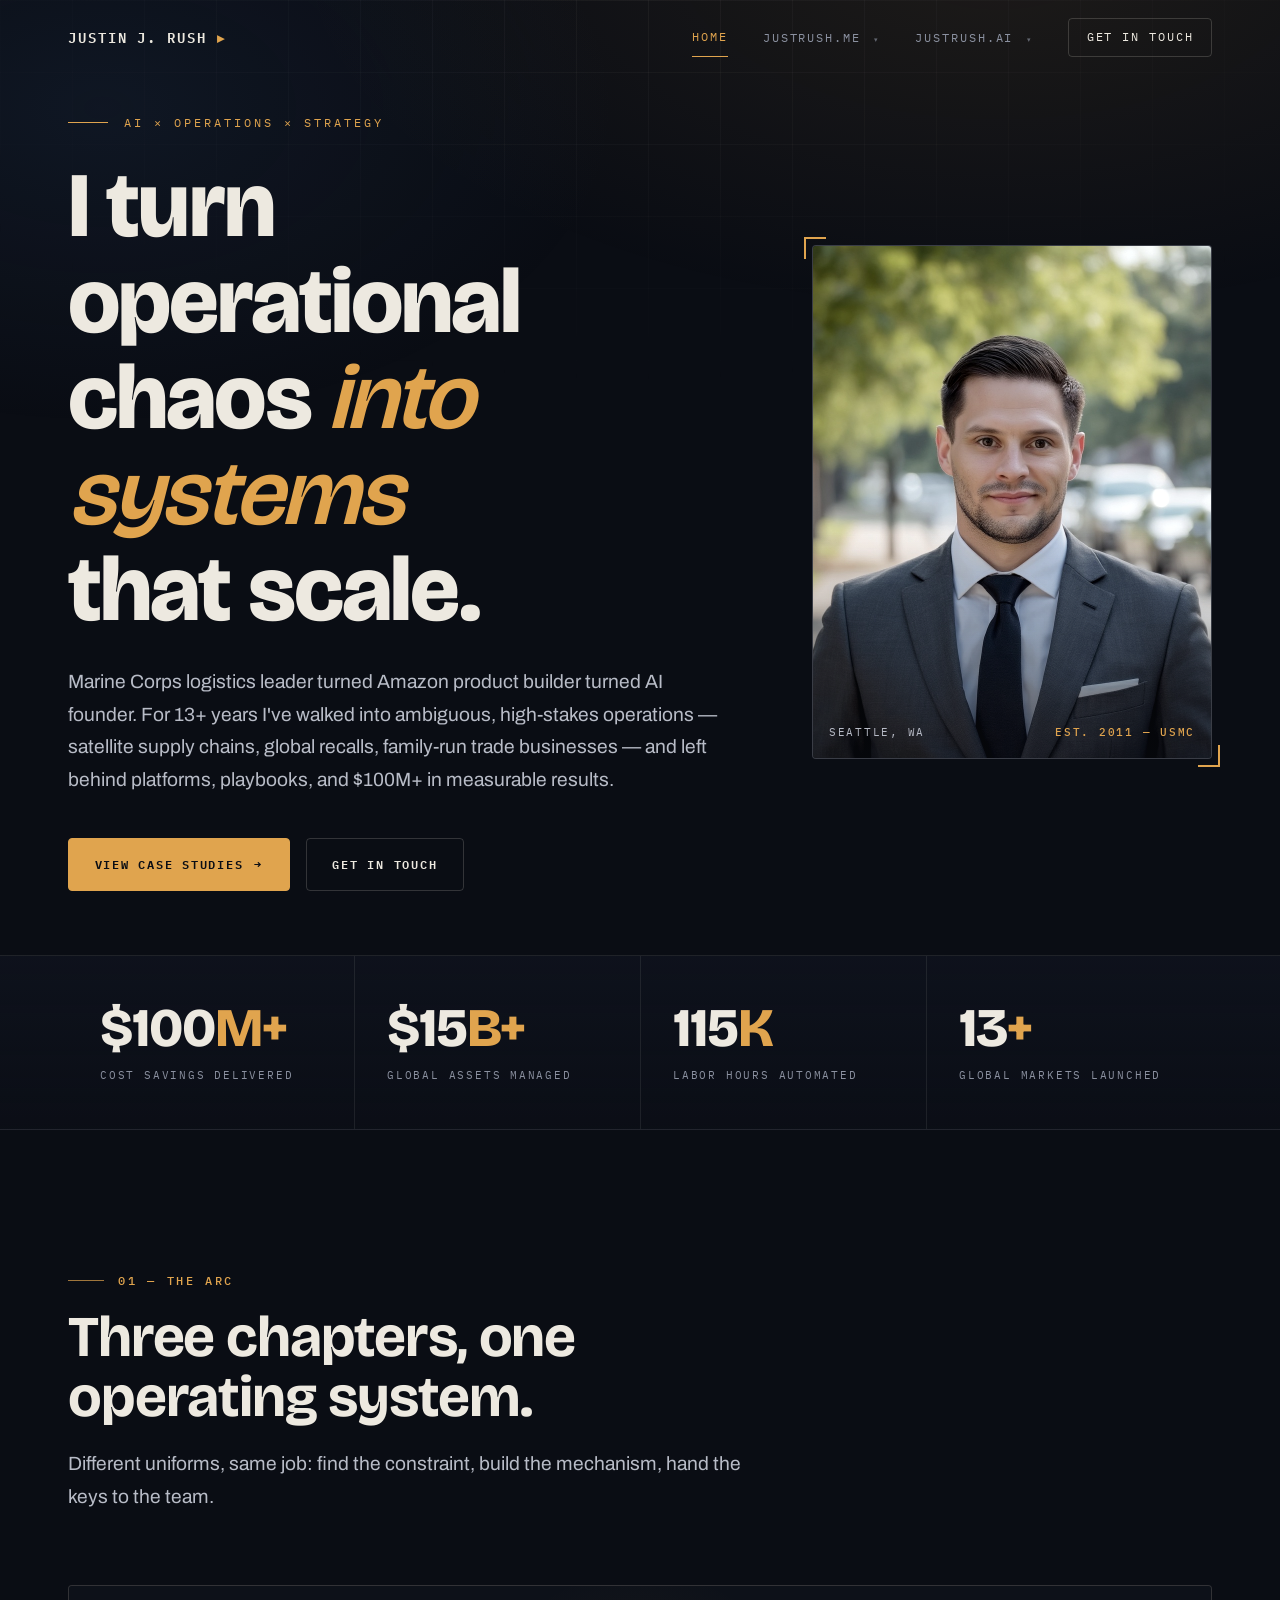
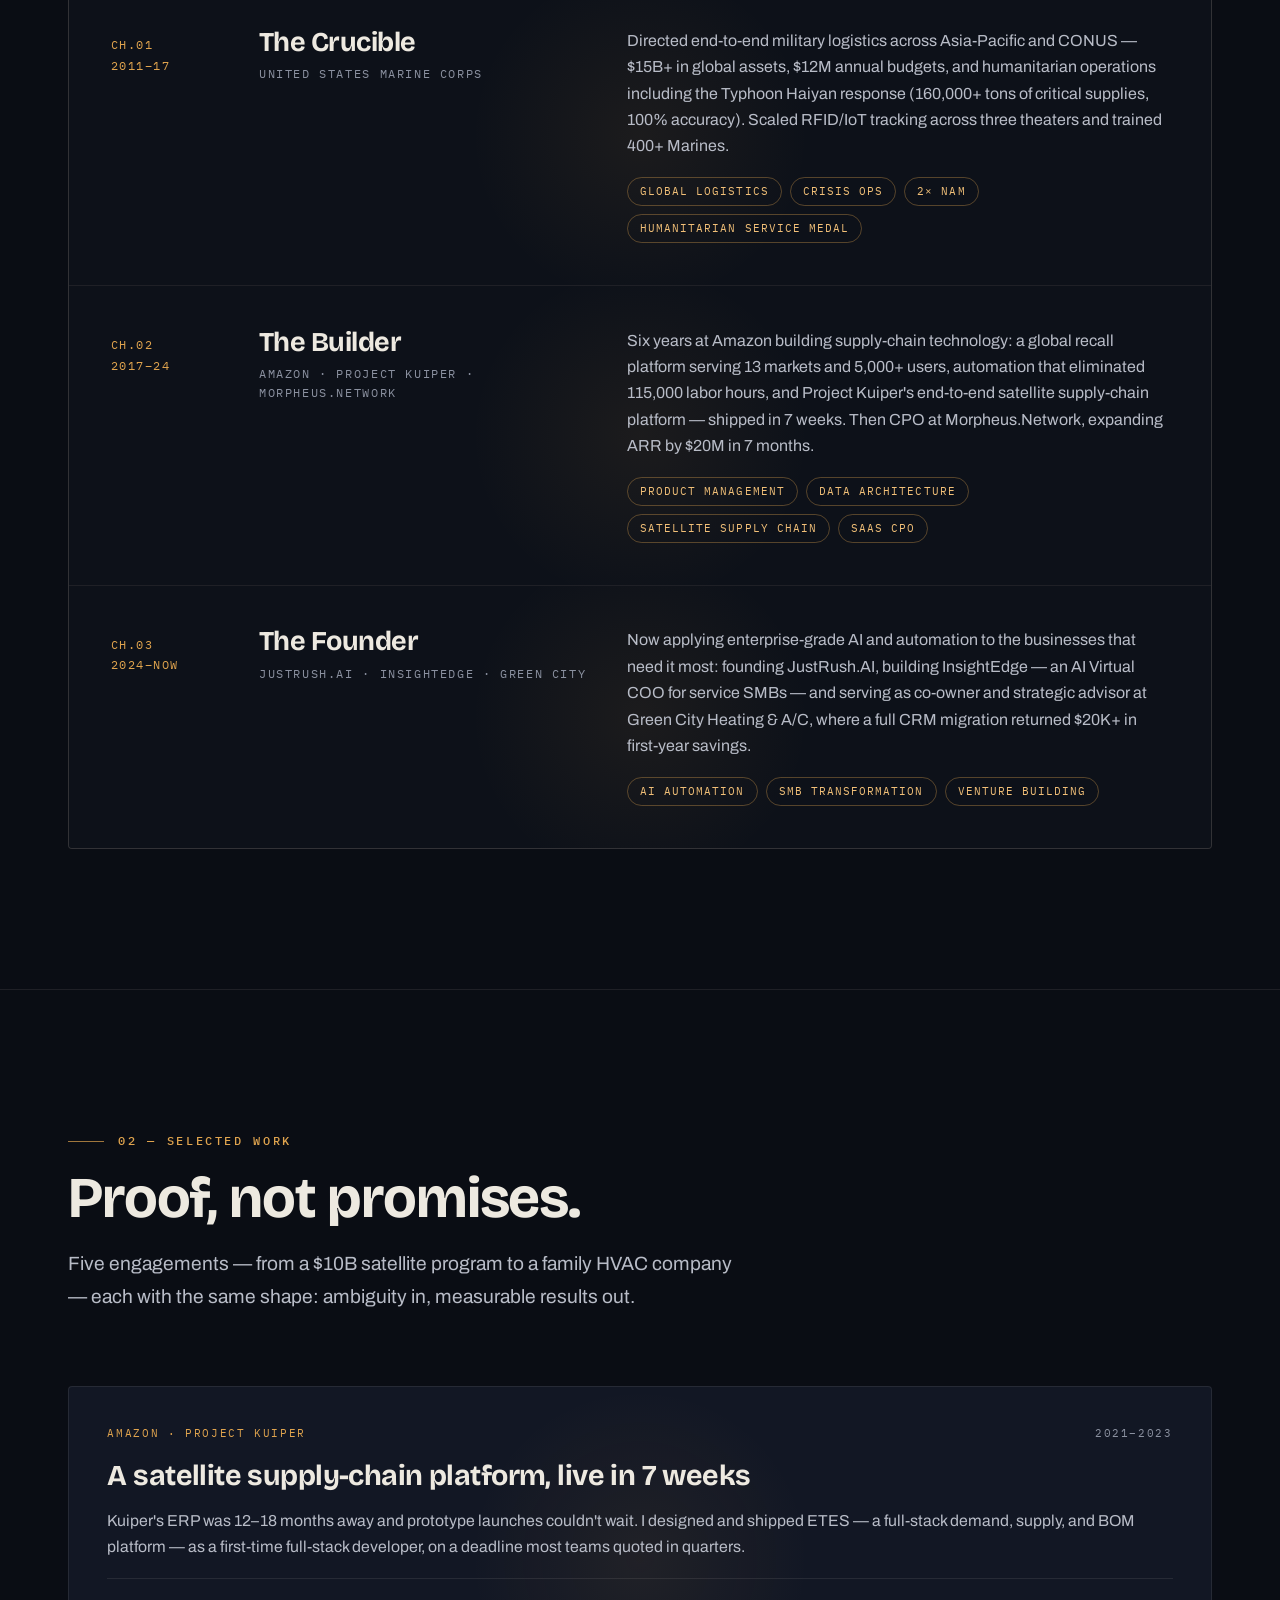
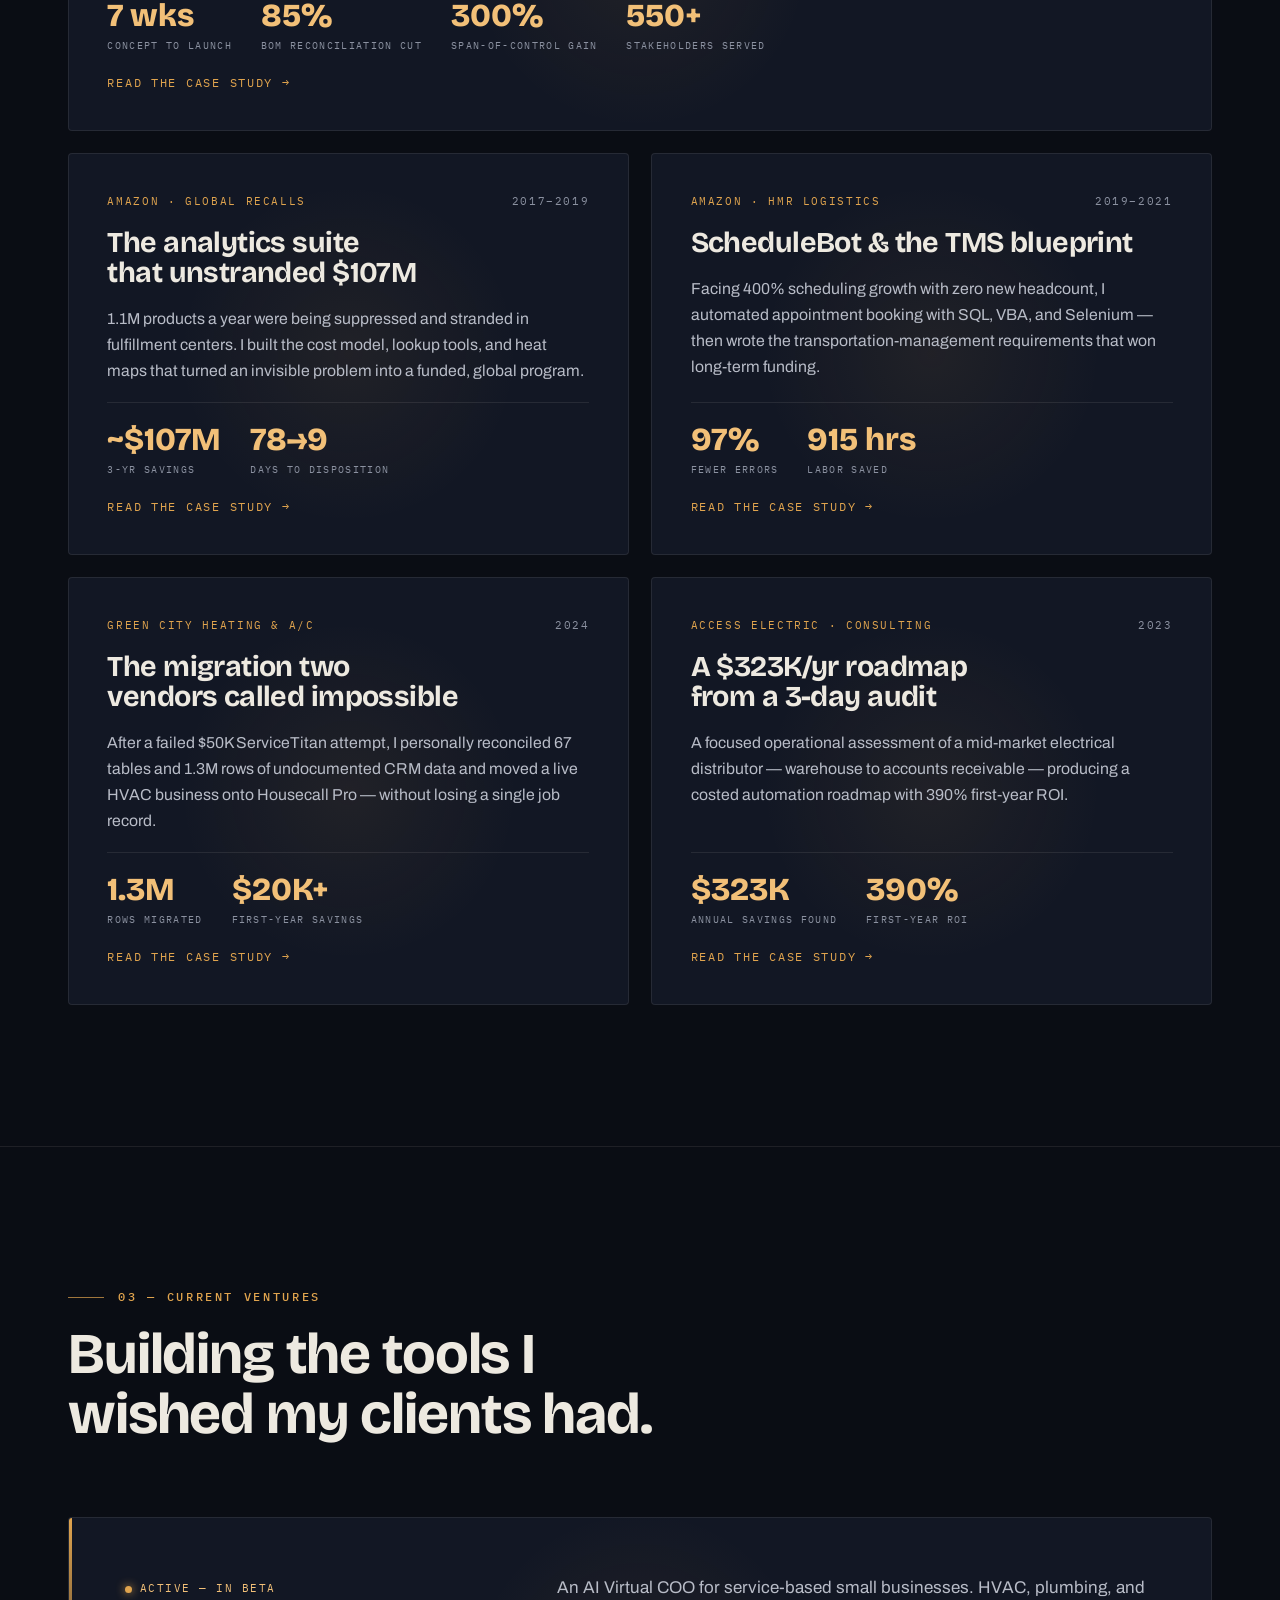
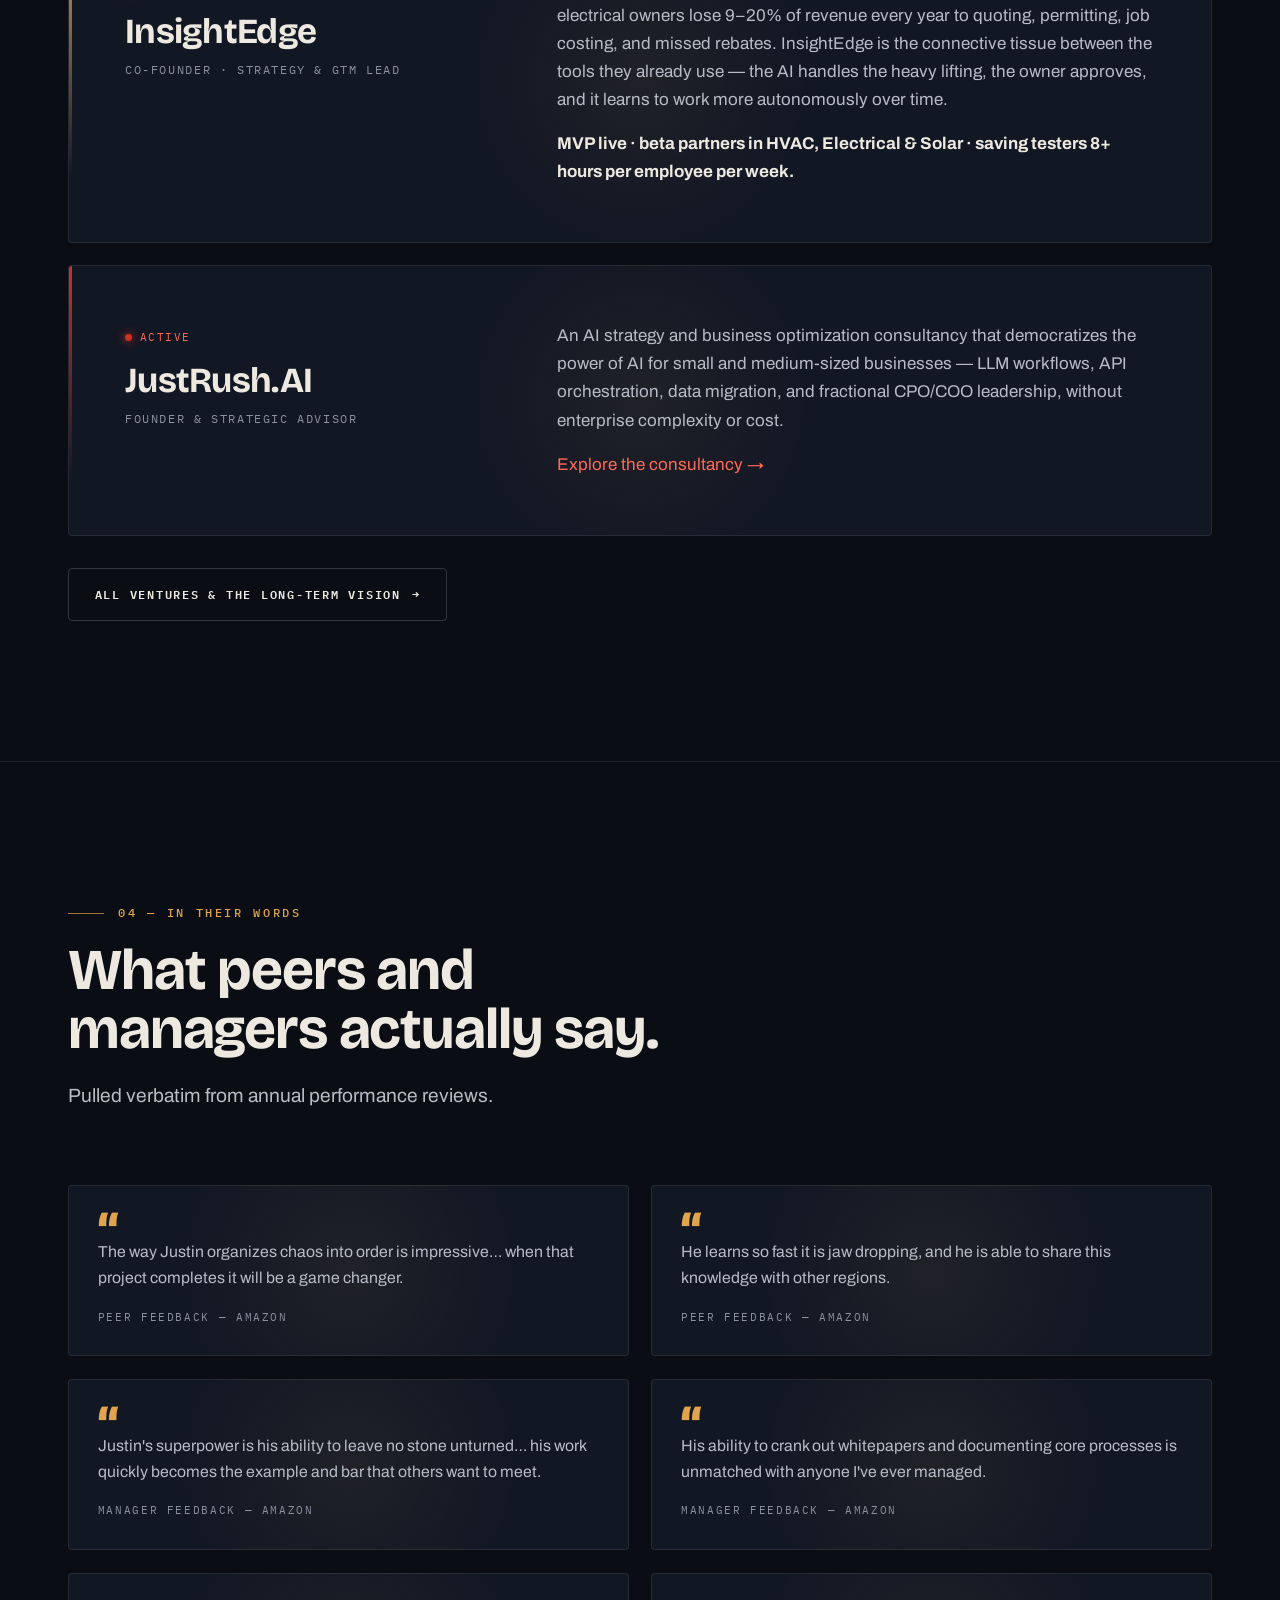
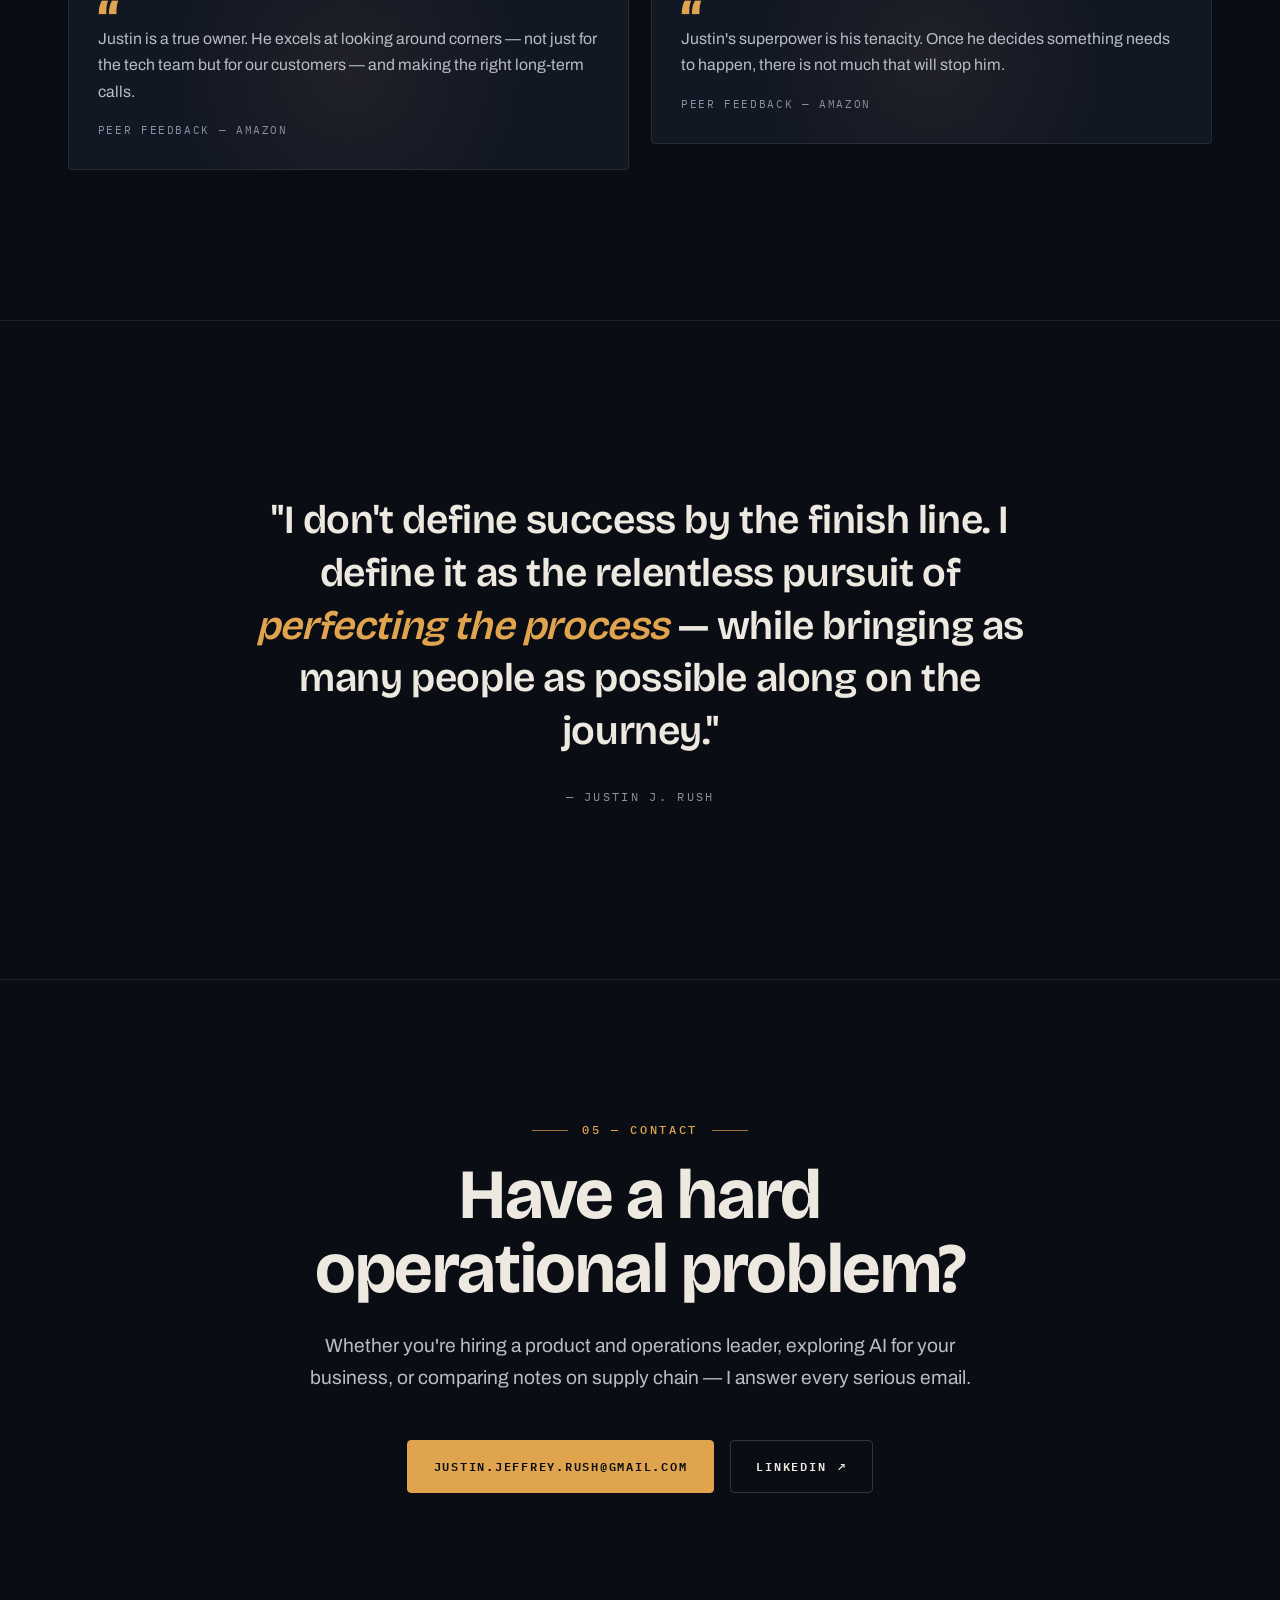
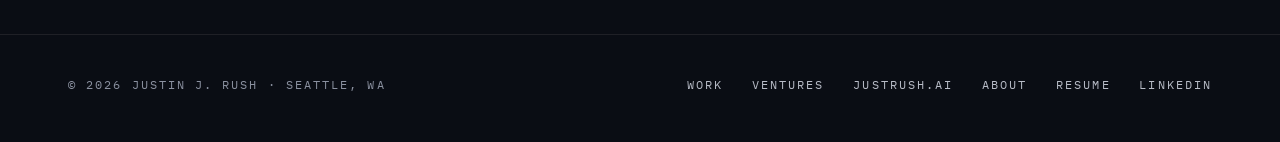
==== commit b67bd796: "Mobile menu: add escape routes; fix Close button buried under drawer The open drawer (z-index 99) pa" ====
--- a/index.html
+++ b/index.html
@@ -11,7 +11,7 @@
   <link rel="preconnect" href="https://fonts.googleapis.com" />
   <link rel="preconnect" href="https://fonts.gstatic.com" crossorigin />
   <link href="https://fonts.googleapis.com/css2?family=Bricolage+Grotesque:opsz,wght@12..96,400;12..96,600;12..96,700;12..96,800&family=Archivo:wght@400;500;600&family=IBM+Plex+Mono:wght@400;500;600&display=swap" rel="stylesheet" />
-  <link rel="stylesheet" href="css/style.css" />
+  <link rel="stylesheet" href="css/style.css?v=20260702a" />
   <link rel="icon" href="data:image/svg+xml,<svg xmlns='http://www.w3.org/2000/svg' viewBox='0 0 100 100'><text y='0.9em' font-size='90' fill='%23e0a44e'>▸</text></svg>" />
 </head>
 <body>
@@ -308,6 +308,6 @@
     </div>
   </footer>
 
-  <script src="js/main.js"></script>
+  <script src="js/main.js?v=20260702a"></script>
 </body>
 </html>
--- a/css/style.css
+++ b/css/style.css
@@ -36,7 +36,7 @@
 
 /* ---------- Reset ---------- */
 *, *::before, *::after { box-sizing: border-box; margin: 0; padding: 0; }
-html { scroll-behavior: smooth; }
+html { scroll-behavior: smooth; overflow-x: hidden; }
 [id] { scroll-margin-top: 90px; }
 body {
   background: var(--ink);
@@ -45,7 +45,6 @@
   font-size: 1.0625rem;
   line-height: 1.65;
   -webkit-font-smoothing: antialiased;
-  overflow-x: hidden;
 }
 img { max-width: 100%; display: block; }
 a { color: inherit; text-decoration: none; }
@@ -143,14 +142,25 @@
   top: 0; left: 0; right: 0;
   z-index: 100;
   border-bottom: 1px solid transparent;
-  transition: background 0.35s, border-color 0.35s;
-}
-.nav.scrolled {
+  transition: border-color 0.35s;
+}
+/* Blur lives on a pseudo-element: backdrop-filter on the header itself
+   would make it the containing block for the fixed mobile drawer,
+   clipping the drawer to the header bar. */
+.nav::before {
+  content: "";
+  position: absolute;
+  inset: 0;
+  z-index: -1;
   background: rgba(10, 13, 20, 0.82);
   backdrop-filter: blur(14px);
   -webkit-backdrop-filter: blur(14px);
-  border-bottom-color: var(--line);
-}
+  opacity: 0;
+  transition: opacity 0.35s;
+  pointer-events: none;
+}
+.nav.scrolled { border-bottom-color: var(--line); }
+.nav.scrolled::before { opacity: 1; }
 .nav-inner {
   max-width: var(--maxw);
   margin: 0 auto;
@@ -202,59 +212,63 @@
 }
 .nav-cta:hover { border-color: var(--brass) !important; background: var(--brass-dim); }
 
-/* Nav dropdown */
+/* Nav dropdown — desktop hover/focus behavior is scoped to wide
+   viewports so none of it leaks into the mobile drawer */
 .nav-item { position: relative; }
 .nav-item > a .caret {
   font-size: 0.62em;
   opacity: 0.65;
   margin-left: 0.3rem;
   display: inline-block;
-  transition: transform 0.25s var(--ease-out);
-}
-.nav-item:hover > a .caret, .nav-item:focus-within > a .caret { transform: rotate(180deg); }
-.nav-drop {
-  position: absolute;
-  top: calc(100% + 0.55rem);
-  left: 50%;
-  transform: translateX(-50%) translateY(6px);
-  min-width: 190px;
-  display: grid;
-  gap: 2px;
-  padding: 0.45rem;
-  background: var(--ink-2);
-  border: 1px solid var(--line-strong);
-  border-radius: var(--radius);
-  box-shadow: 0 18px 40px rgba(0, 0, 0, 0.45);
-  opacity: 0;
-  visibility: hidden;
-  transition: opacity 0.25s, transform 0.25s var(--ease-out), visibility 0.25s;
-  z-index: 110;
-}
-.nav-drop::before {
-  content: "";
-  position: absolute;
-  top: -0.7rem; left: 0; right: 0;
-  height: 0.7rem;
-}
-.nav-item:hover .nav-drop, .nav-item:focus-within .nav-drop {
-  opacity: 1;
-  visibility: visible;
-  transform: translateX(-50%) translateY(0);
-}
-.nav-drop a {
-  display: block;
-  padding: 0.6rem 0.85rem !important;
-  border-radius: 3px;
-}
-.nav-drop a:hover, .nav-drop a.active {
-  background: var(--brass-dim);
-  color: var(--brass-bright);
-}
+}
+.nav-drop { display: grid; }
 .nav-drop a.active::after { display: none; }
+
+@media (min-width: 961px) {
+  .nav-item > a .caret { transition: transform 0.25s var(--ease-out); }
+  .nav-item:hover > a .caret, .nav-item:focus-within > a .caret { transform: rotate(180deg); }
+  .nav-drop {
+    position: absolute;
+    top: calc(100% + 0.55rem);
+    left: 50%;
+    transform: translateX(-50%) translateY(6px);
+    min-width: 190px;
+    gap: 2px;
+    padding: 0.45rem;
+    background: var(--ink-2);
+    border: 1px solid var(--line-strong);
+    border-radius: var(--radius);
+    box-shadow: 0 18px 40px rgba(0, 0, 0, 0.45);
+    opacity: 0;
+    visibility: hidden;
+    transition: opacity 0.25s, transform 0.25s var(--ease-out), visibility 0.25s;
+    z-index: 110;
+  }
+  .nav-drop::before {
+    content: "";
+    position: absolute;
+    top: -0.7rem; left: 0; right: 0;
+    height: 0.7rem;
+  }
+  .nav-item:hover .nav-drop, .nav-item:focus-within .nav-drop {
+    opacity: 1;
+    visibility: visible;
+    transform: translateX(-50%) translateY(0);
+  }
+  .nav-drop a {
+    display: block;
+    padding: 0.6rem 0.85rem !important;
+    border-radius: 3px;
+  }
+  .nav-drop a:hover, .nav-drop a.active {
+    background: var(--brass-dim);
+    color: var(--brass-bright);
+  }
+}
 
 .nav-toggle {
   display: none;
-  background: none;
+  background: rgba(18, 23, 36, 0.9);
   border: 1px solid var(--line-strong);
   border-radius: var(--radius);
   color: var(--text);
@@ -264,7 +278,40 @@
   text-transform: uppercase;
   padding: 0.5rem 0.9rem;
   cursor: pointer;
-}
+  position: relative;
+  z-index: 120; /* stays above the open drawer so "Close" is always reachable */
+}
+
+/* Backdrop behind the open mobile drawer — tap to close */
+.nav-scrim {
+  position: fixed;
+  inset: 0;
+  background: rgba(6, 8, 13, 0.62);
+  opacity: 0;
+  pointer-events: none;
+  transition: opacity 0.35s;
+  z-index: 98;
+}
+.nav-scrim.show { opacity: 1; pointer-events: auto; }
+
+/* ✕ button inside the drawer (mobile only) */
+.drawer-close {
+  display: none;
+  position: absolute;
+  top: 1rem;
+  right: 1.1rem;
+  width: 42px;
+  height: 42px;
+  border: 1px solid var(--line-strong);
+  border-radius: 50%;
+  background: transparent;
+  color: var(--text);
+  font-size: 1.05rem;
+  line-height: 1;
+  cursor: pointer;
+  z-index: 2;
+}
+.drawer-close:hover { border-color: var(--brass); color: var(--brass-bright); }
 
 /* ---------- Buttons ---------- */
 .btn-row { display: flex; flex-wrap: wrap; gap: 1rem; }
@@ -842,7 +889,7 @@
 }
 .footer-inner .mono-label a { color: var(--text-dim); transition: color 0.2s; }
 .footer-inner .mono-label a:hover { color: var(--brass); }
-.footer-links { display: flex; gap: 1.8rem; }
+.footer-links { display: flex; flex-wrap: wrap; gap: 0.9rem 1.8rem; }
 
 /* ---------- Interactive layer ---------- */
 /* Scroll progress bar */
@@ -1294,32 +1341,33 @@
     border-left: 1px solid var(--line);
     flex-direction: column;
     align-items: flex-start;
-    justify-content: center;
-    padding: 3rem 2.2rem;
-    gap: 1.8rem;
+    justify-content: flex-start;
+    padding: 5.5rem 2.2rem 3rem;
+    gap: 1.6rem;
+    overflow-y: auto;
+    -webkit-overflow-scrolling: touch;
+    overscroll-behavior: contain;
     transform: translateX(100%);
     transition: transform 0.4s var(--ease-out);
     z-index: 99;
   }
   .nav-links.open { transform: none; }
   .nav-links a { font-size: 0.95rem; }
+  body.menu-open { overflow: hidden; }
   /* Dropdown flattens inside the mobile drawer */
   .nav-item > a .caret { display: none; }
   .nav-drop {
-    position: static;
-    opacity: 1;
-    visibility: visible;
-    transform: none;
-    min-width: 0;
-    padding: 0.6rem 0 0 1.1rem;
-    background: transparent;
-    border: 0;
-    box-shadow: none;
+    padding: 0.8rem 0 0 1.1rem;
     gap: 0.9rem;
   }
-  .nav-drop::before { display: none; }
-  .nav-drop a { padding: 0 !important; font-size: 0.8rem !important; }
-  .nav-drop a:hover, .nav-drop a.active { background: transparent; }
+  .nav-drop a { font-size: 0.8rem; color: var(--muted); }
+  .nav-drop a.active { color: var(--brass-bright); }
+  .nav-cta { margin-top: 0.5rem; }
+  .footer-inner { flex-direction: column; align-items: flex-start; gap: 1.2rem; }
+  .footer-links { gap: 0.8rem 1.3rem; }
+  .drawer-close { display: grid; place-items: center; }
+  /* single close control while open: the drawer's ✕ replaces the header toggle */
+  body.menu-open .nav-toggle { visibility: hidden; }
 }
 
 @media (prefers-reduced-motion: reduce) {
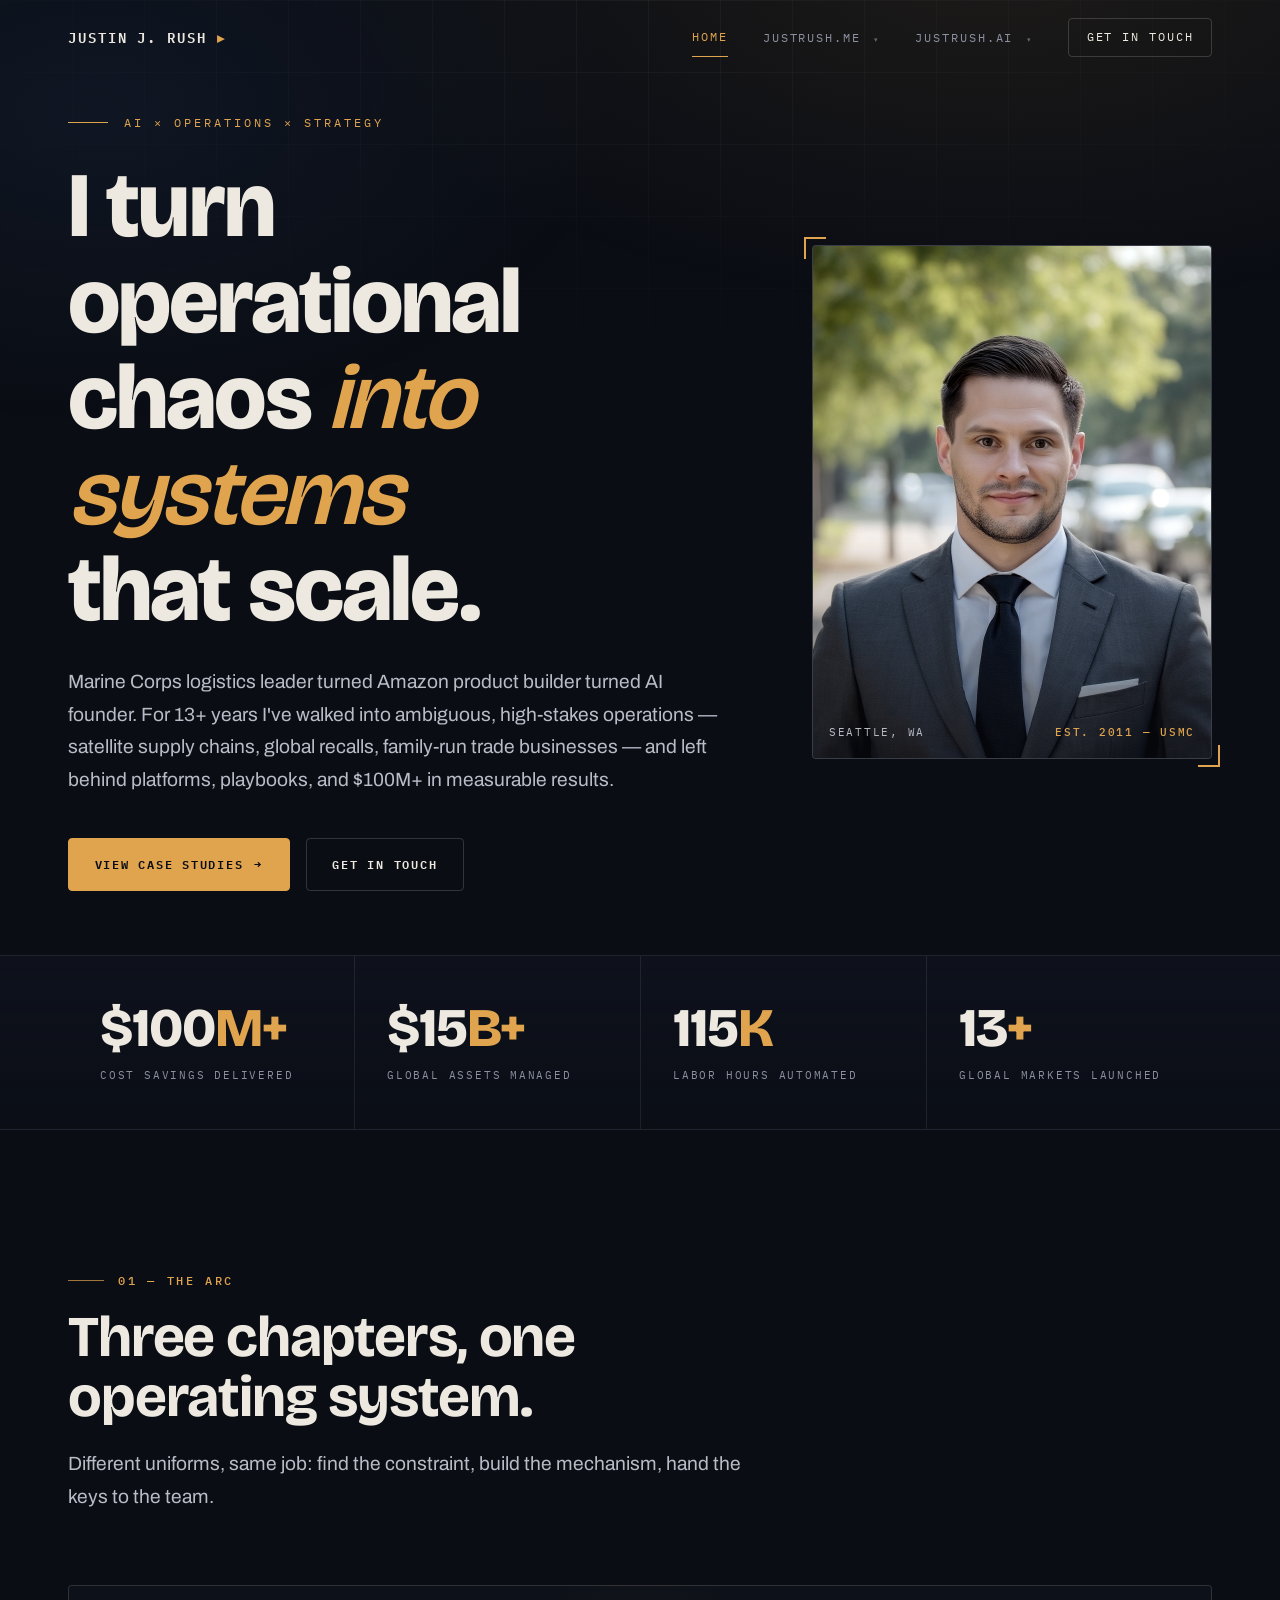
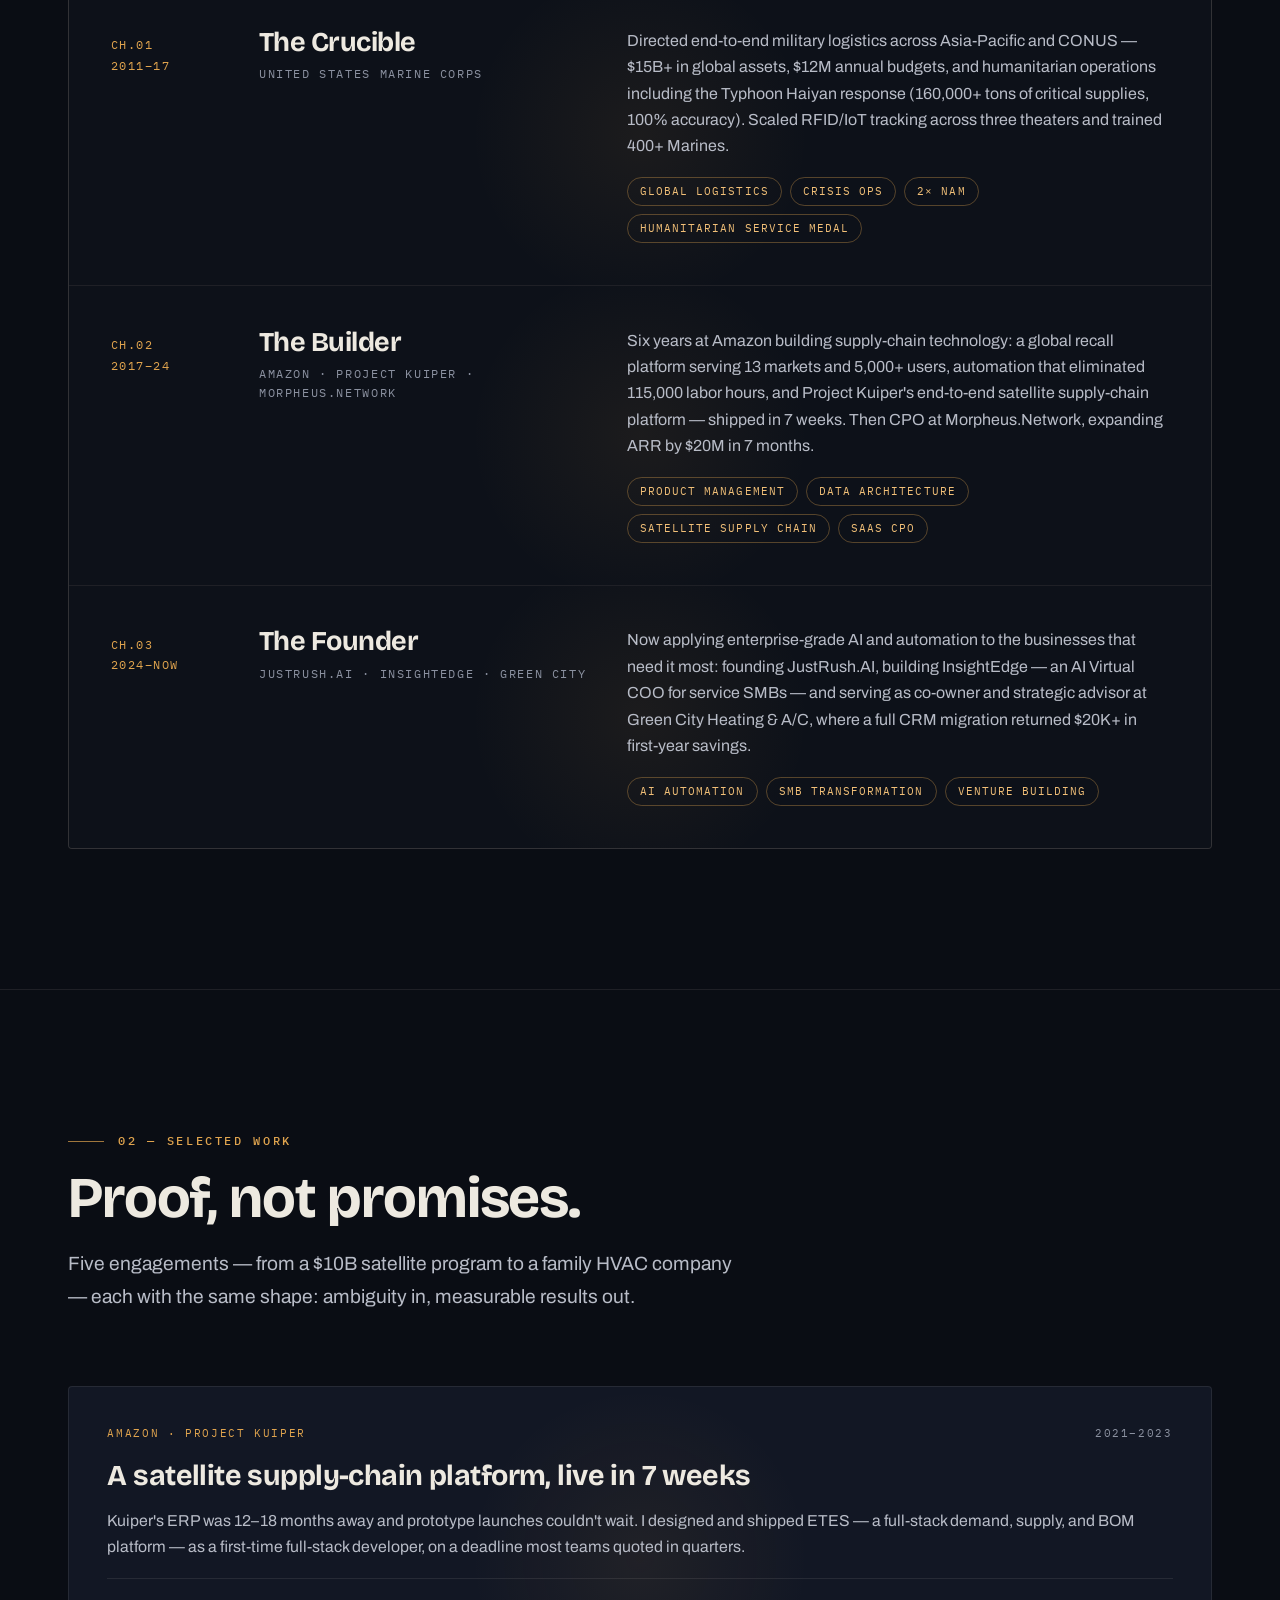
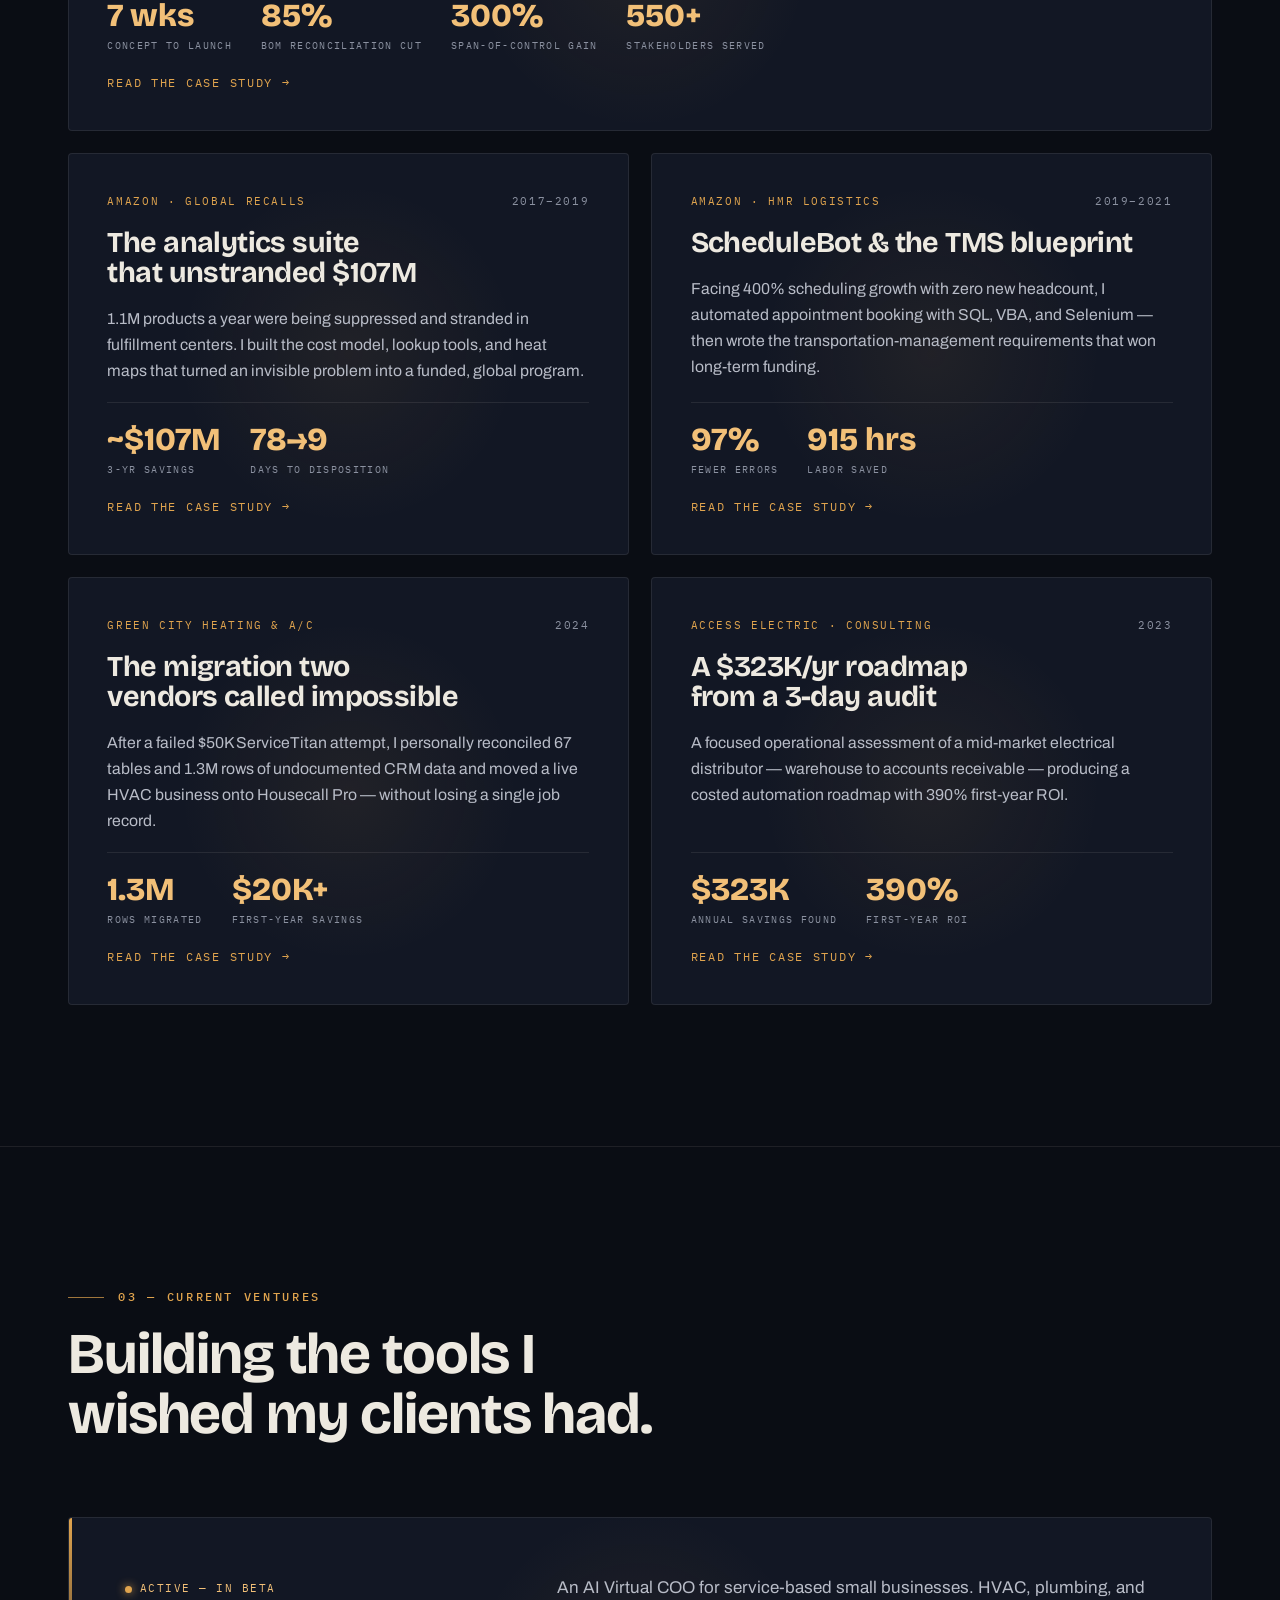
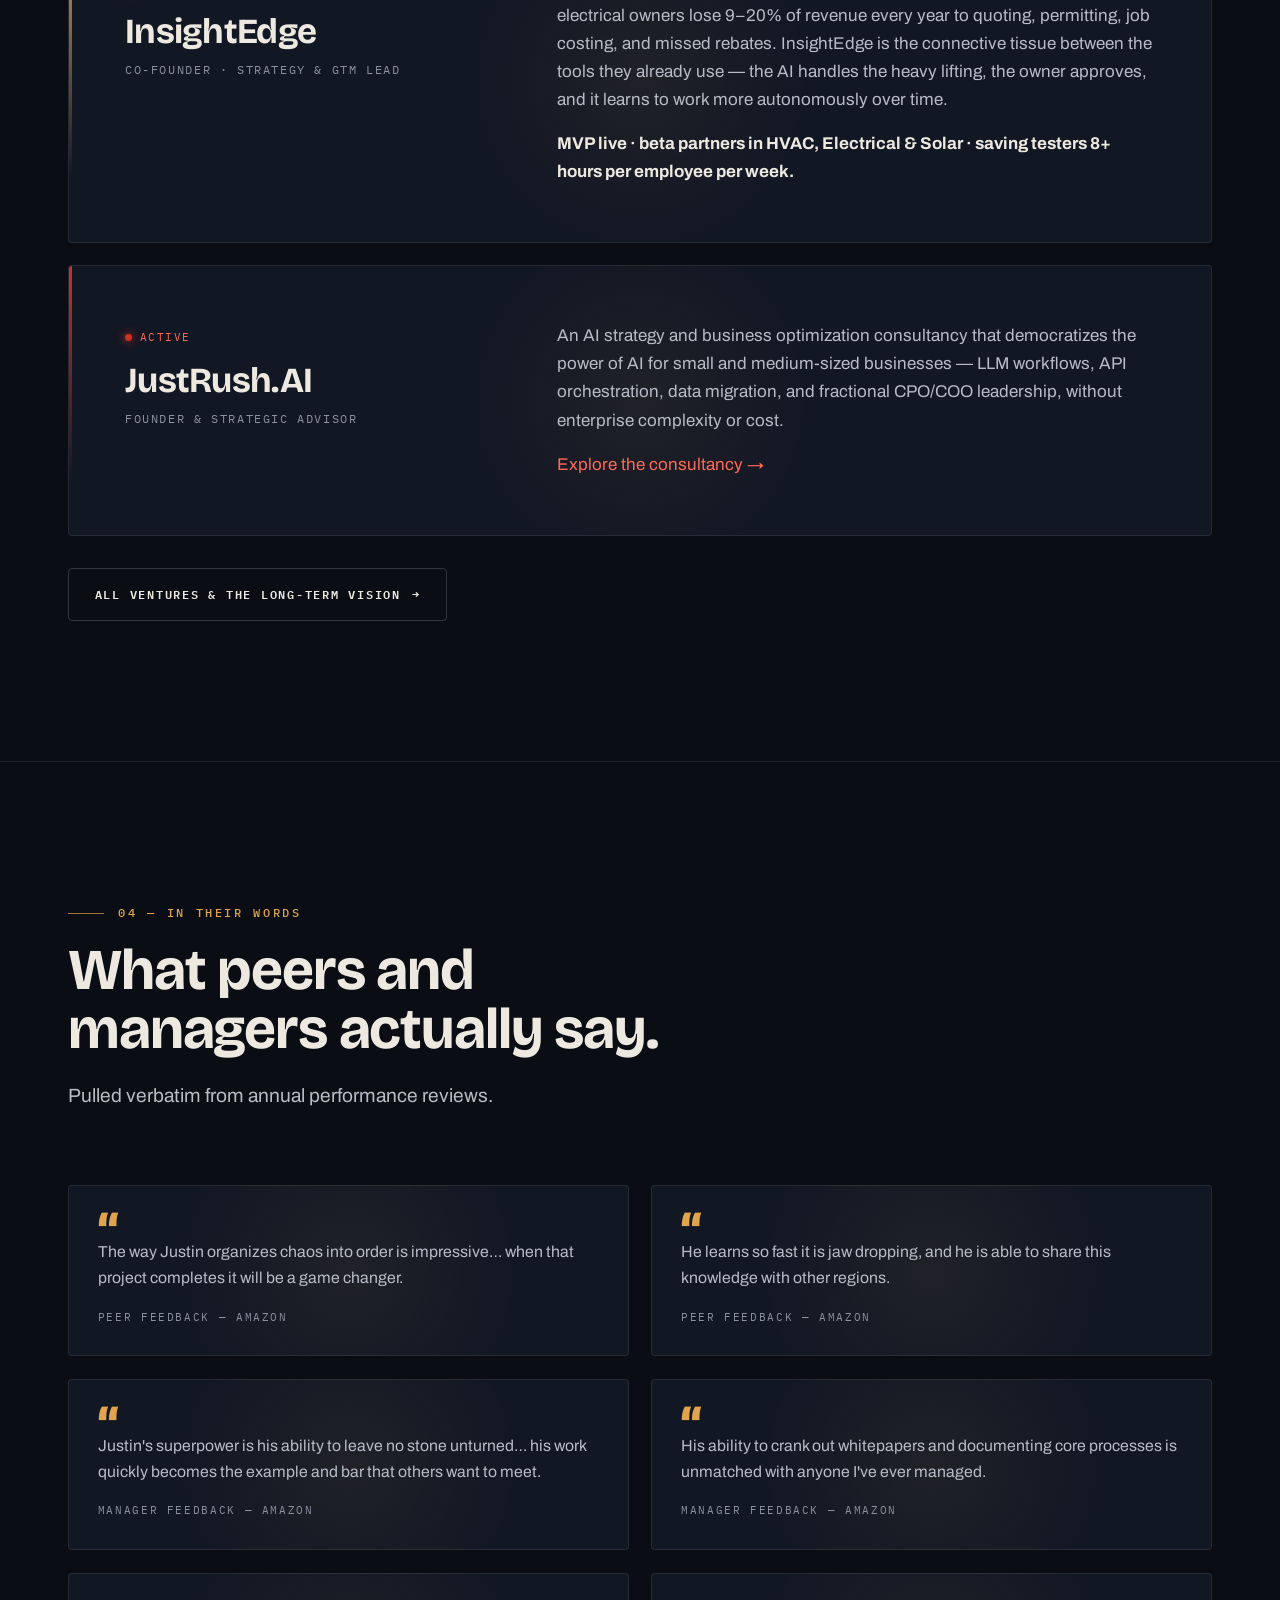
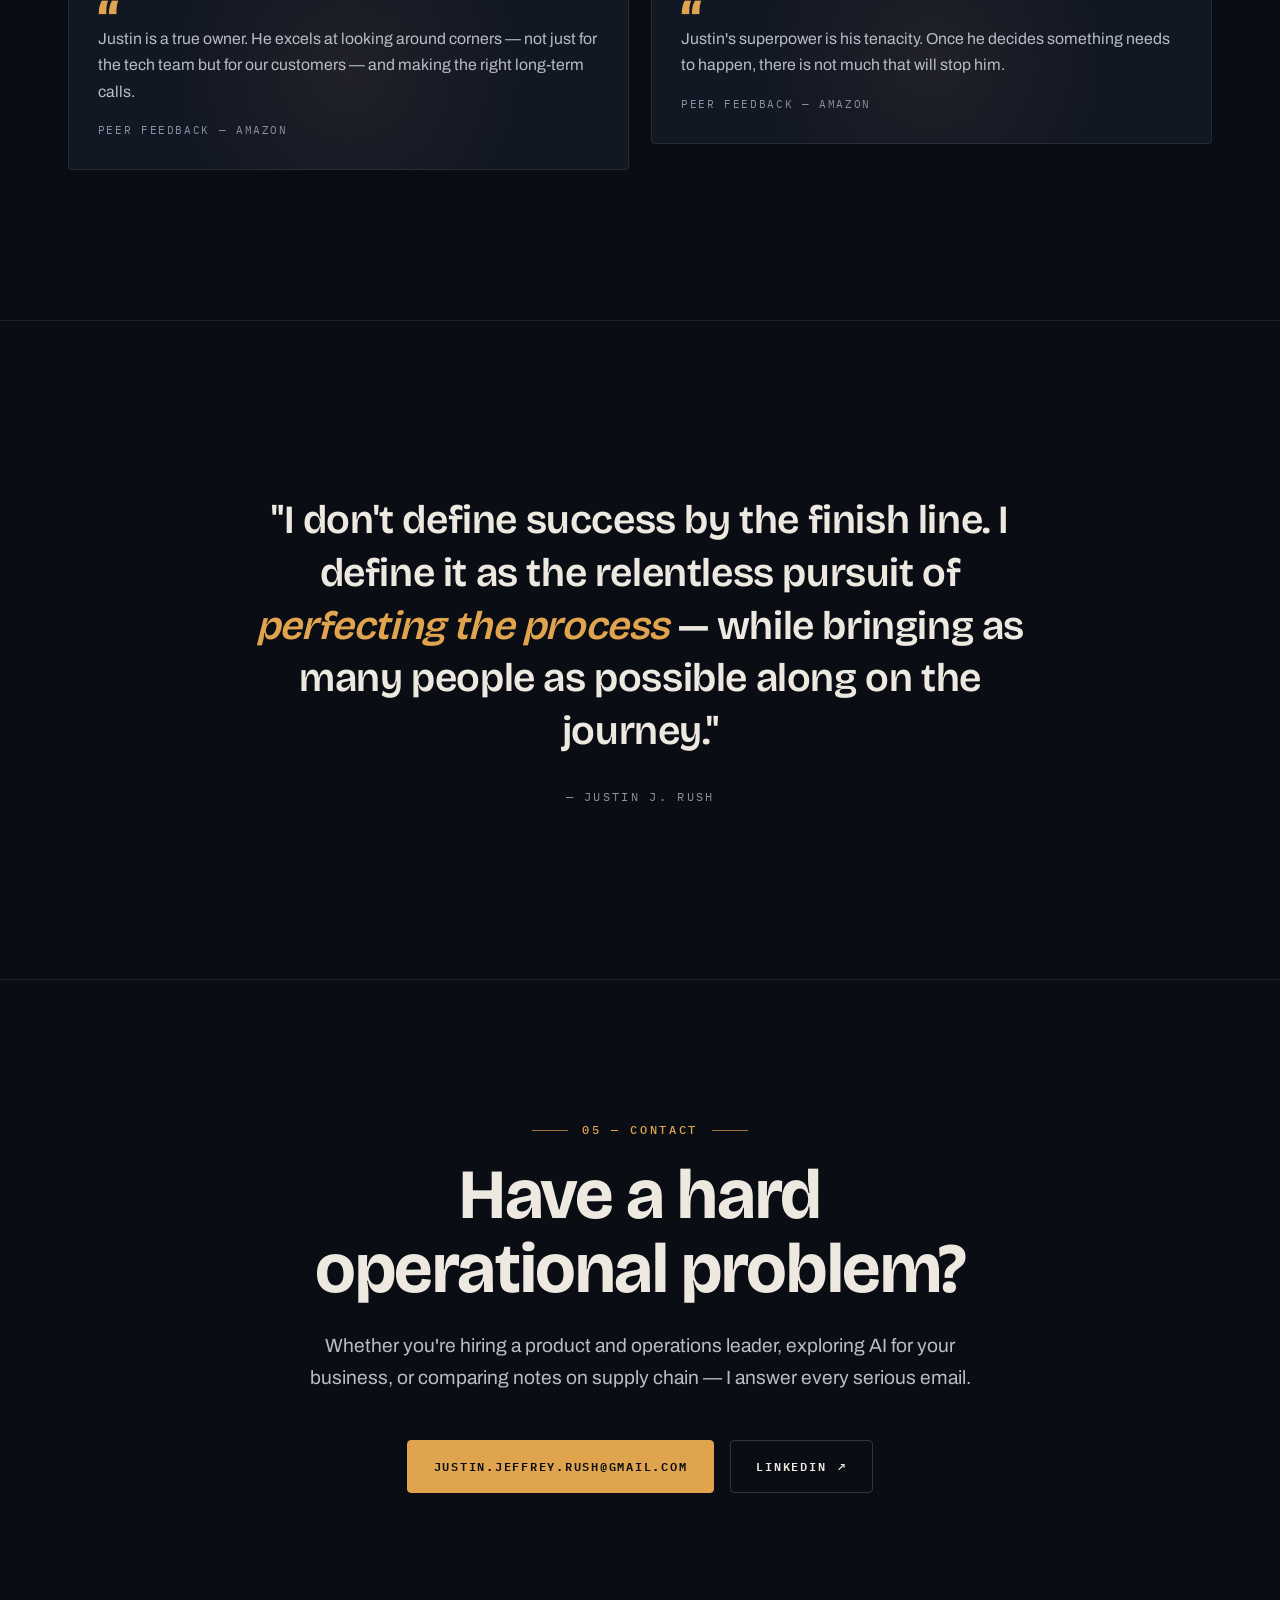
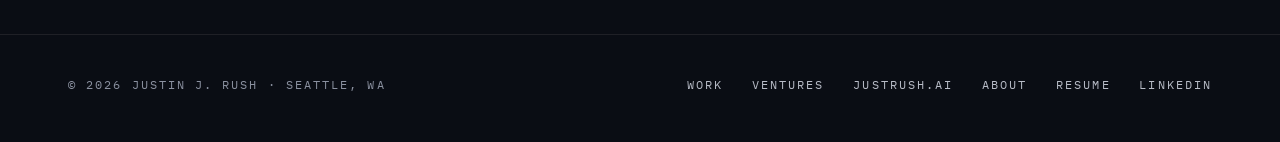
==== commit e99135e1: "Add 'How We Choose the Stack' — AI stacks by solution complexity Four-tier framework (no-code automa" ====
--- a/index.html
+++ b/index.html
@@ -11,7 +11,7 @@
   <link rel="preconnect" href="https://fonts.googleapis.com" />
   <link rel="preconnect" href="https://fonts.gstatic.com" crossorigin />
   <link href="https://fonts.googleapis.com/css2?family=Bricolage+Grotesque:opsz,wght@12..96,400;12..96,600;12..96,700;12..96,800&family=Archivo:wght@400;500;600&family=IBM+Plex+Mono:wght@400;500;600&display=swap" rel="stylesheet" />
-  <link rel="stylesheet" href="css/style.css?v=20260702a" />
+  <link rel="stylesheet" href="css/style.css?v=20260702b" />
   <link rel="icon" href="data:image/svg+xml,<svg xmlns='http://www.w3.org/2000/svg' viewBox='0 0 100 100'><text y='0.9em' font-size='90' fill='%23e0a44e'>▸</text></svg>" />
 </head>
 <body>
@@ -308,6 +308,6 @@
     </div>
   </footer>
 
-  <script src="js/main.js?v=20260702a"></script>
+  <script src="js/main.js?v=20260702b"></script>
 </body>
 </html>
--- a/css/style.css
+++ b/css/style.css
@@ -1234,6 +1234,89 @@
   color: var(--brass-bright);
 }
 
+/* Stack tiers (AI stacks by solution complexity) */
+.tier-stack { display: grid; gap: 1.2rem; }
+.tier {
+  display: grid;
+  grid-template-columns: 150px minmax(0, 1fr);
+  gap: clamp(1.4rem, 3vw, 2.5rem);
+  padding: clamp(1.6rem, 3vw, 2.3rem);
+  background: var(--surface);
+  border: 1px solid var(--line);
+  border-radius: var(--radius);
+  position: relative;
+  overflow: hidden;
+  transition: border-color 0.3s;
+}
+.tier:hover { border-color: rgba(211, 46, 35, 0.45); }
+.tier-badge .lvl {
+  font-family: var(--font-display);
+  font-size: 2.4rem;
+  font-weight: 800;
+  color: var(--brass);
+  line-height: 1;
+}
+.tier-badge .meter {
+  display: flex;
+  gap: 0.35rem;
+  margin-top: 0.7rem;
+}
+.tier-badge .meter i {
+  width: 9px; height: 9px;
+  border-radius: 50%;
+  border: 1px solid var(--brass);
+}
+.tier-badge .meter i.on { background: var(--brass); }
+.tier-badge .cx {
+  margin-top: 0.7rem;
+  font-family: var(--font-mono);
+  font-size: 0.64rem;
+  letter-spacing: 0.12em;
+  text-transform: uppercase;
+  color: var(--muted);
+  line-height: 1.5;
+}
+.tier-main h3 { font-size: clamp(1.25rem, 2.3vw, 1.6rem); margin-bottom: 0.4rem; }
+.tier-main .cx-desc { color: var(--text-dim); font-size: 0.97rem; margin-bottom: 1.2rem; }
+.tier-fields {
+  display: grid;
+  grid-template-columns: repeat(2, 1fr);
+  gap: 1.1rem 2rem;
+  padding-top: 1.2rem;
+  border-top: 1px solid var(--line);
+}
+.tf h5 {
+  font-family: var(--font-mono);
+  font-size: 0.64rem;
+  font-weight: 600;
+  letter-spacing: 0.18em;
+  text-transform: uppercase;
+  color: var(--brass);
+  margin-bottom: 0.45rem;
+}
+.tf p { color: var(--text-dim); font-size: 0.92rem; line-height: 1.55; }
+.tf p em { color: var(--text); font-style: italic; }
+.tf .chips { display: flex; flex-wrap: wrap; gap: 0.4rem; }
+.tf .chips .chip { font-size: 0.6rem; padding: 0.25rem 0.6rem; }
+
+/* The rule callout */
+.tier-rule {
+  margin-top: 2rem;
+  padding: clamp(1.8rem, 4vw, 2.8rem);
+  border: 1px solid rgba(211, 46, 35, 0.45);
+  border-radius: var(--radius);
+  background:
+    radial-gradient(ellipse 70% 130% at 50% -40%, rgba(211, 46, 35, 0.12), transparent),
+    var(--surface);
+}
+.tier-rule h3 {
+  font-size: clamp(1.4rem, 2.8vw, 2rem);
+  margin-bottom: 0.9rem;
+}
+.tier-rule h3 em { color: var(--brass-bright); font-style: italic; }
+.tier-rule p { color: var(--text-dim); max-width: 68ch; }
+.tier-rule p strong { color: var(--text); }
+
 /* UVP split list */
 .uvp-list { display: grid; gap: 1px; background: var(--line); border: 1px solid var(--line); border-radius: var(--radius); overflow: hidden; }
 .uvp {
@@ -1330,6 +1413,10 @@
   .svc-grid { grid-template-columns: 1fr; }
   .steps { grid-template-columns: 1fr; }
   .pain-grid { grid-template-columns: 1fr; }
+  .tier { grid-template-columns: 1fr; gap: 1.1rem; }
+  .tier-badge { display: flex; align-items: center; gap: 0.9rem; }
+  .tier-badge .meter, .tier-badge .cx { margin-top: 0; }
+  .tier-fields { grid-template-columns: 1fr; }
   .uvp { grid-template-columns: 1fr; gap: 0.6rem; }
 
   .nav-toggle { display: block; }
